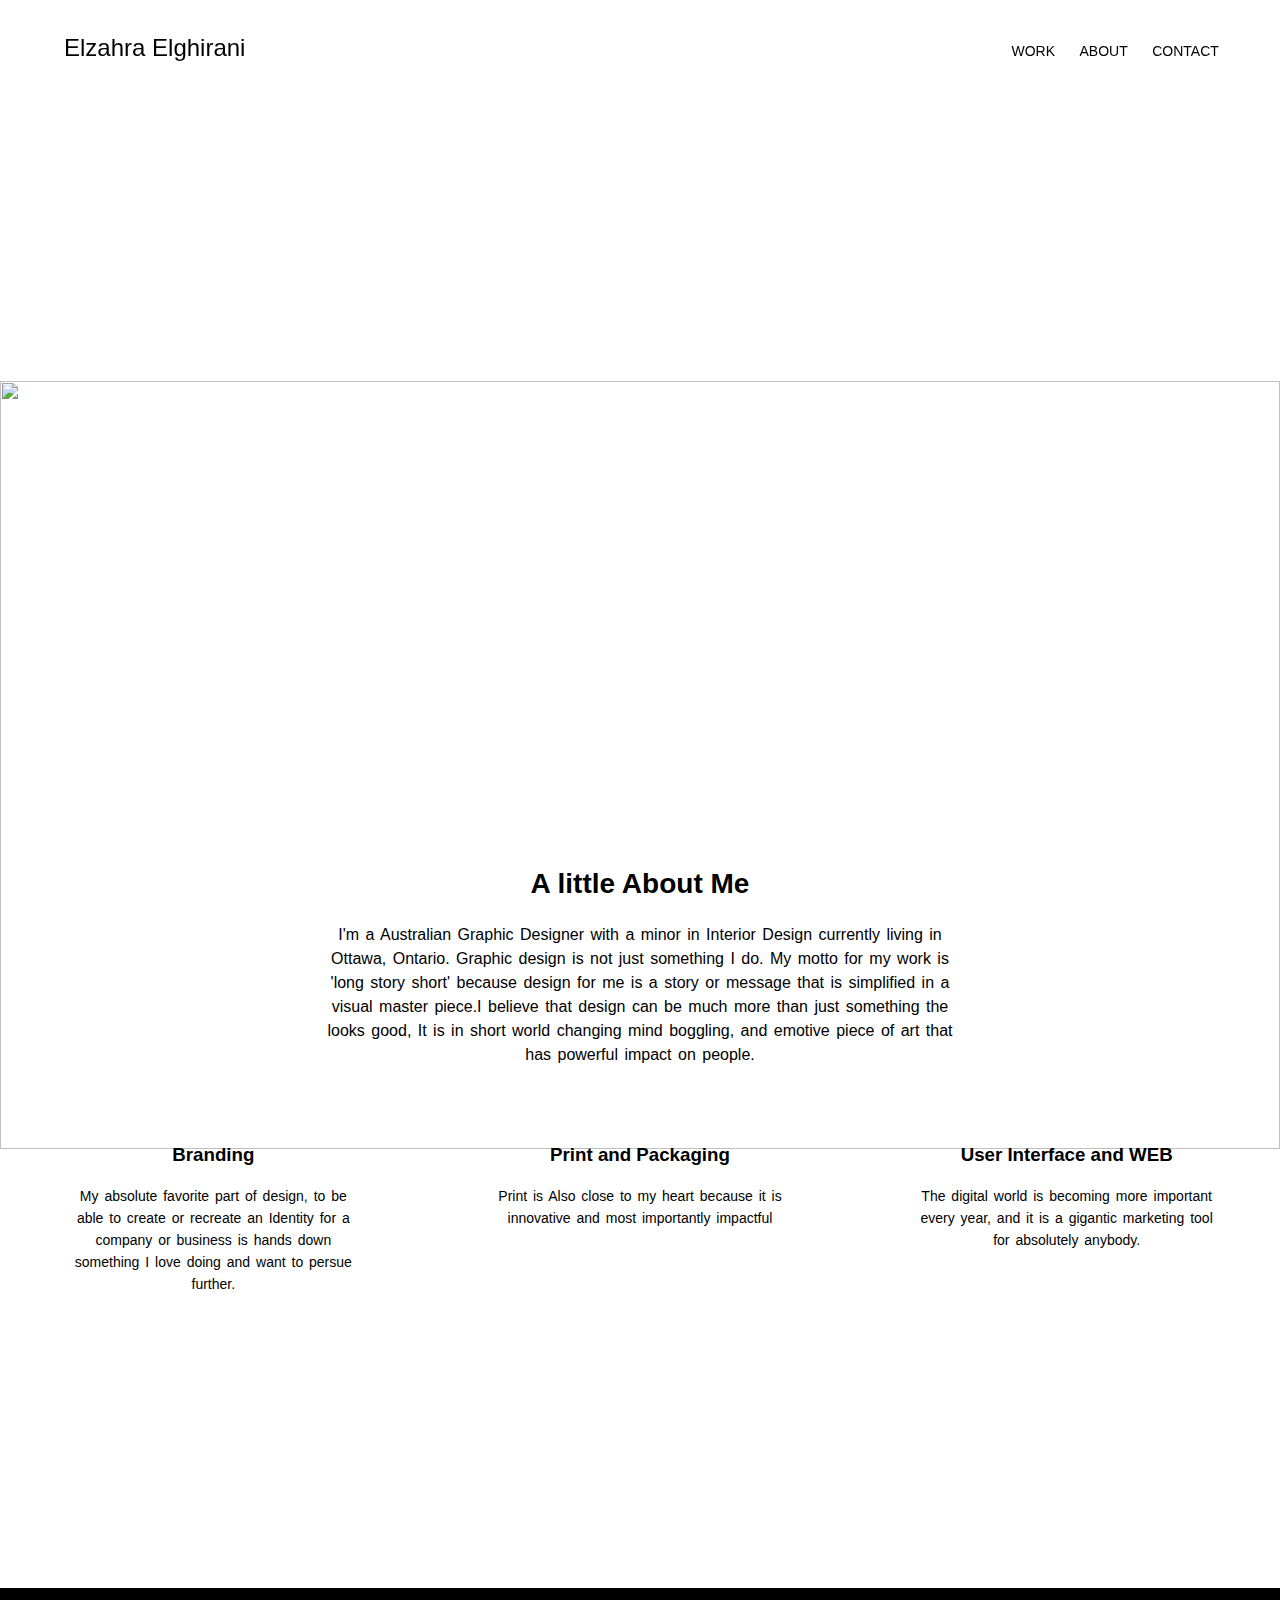
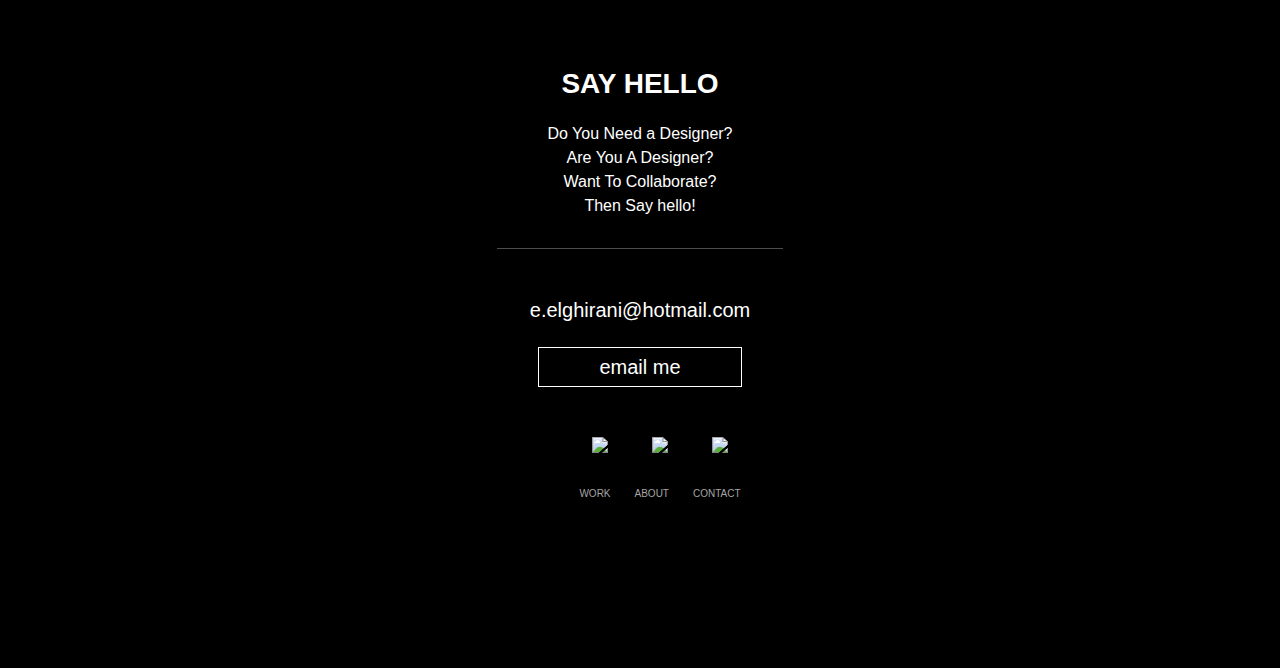
==== index.html @ 7039be72 "solving issues relinking some css" ====
<!DOCTYPE html>
<html lang="en-ca">
<head>
	<meta charset="utf-8">
    <meta name="handheldfriendly" content="true">
    <meta name="mobileoptimized" content="240">
    <meta name="viewport" content="width=device-width,initial-scale=1">
	<title>Elzahra Elghirani · LONG STORY SHORT · Ottawa, Canada</title>
    <link href="css/general.css" rel="stylesheet">
    <link href="css/grid.css" rel="stylesheet">
    <link href="grid.css" rel="stylesheet">
    <meta name="description" content="elzahra elghirani, Graphic Designer.">
    <!-- Facebook meta tags -->
    <meta property="og:type" content="article">
    <meta property="og:title" content="Elzahra Elghirani · LONG STORY SHORT · Ottawa, Ontario">
    <meta property="og:description" content="Elzahra, Graphic Designer in Ottawa, Ontario.">
    <meta property="og:site_name" content="Elzahra Elghirani">
    <meta property="og:url" content="http://elzahraelghirani.com">
    <meta property="og:image" content="http://elzahraelghirani.com/img/portfolio/image-1.jpg">
    <!-- You can do up to 5 images ^ -->
    <!-- Twitter meta tages -->
    <meta name="twitter:card" content="gallery">
    <meta name="twitter:title" content="Elzahra Elghirani ·LONG STORY SHORT · Ottawa, Ontario<">
    <meta name="twitter:description" content="Elzahra Elghirani, Graphic Designer in Ottawa, Ontario.">
    <meta name="twitter:url" content="http://elzahraelghirani.com">
    <meta name="twitter:image0" content="">
    <meta name="twitter:image1" content="">
    <meta name="twitter:image2" content="">
    <meta name="twitter:image3" content="">

</head>

    <body>
    
    <div id="container">
    
        <div id="header">
        
        <header>
		
        
            <div class="nav nav-mobile"> 
        
                <h2><a href="">Elzahra Elghirani</a></h2>
                
                 <a href="#nav" class="nav-btn hide-text" data-state="inactive"></a>
                       
           </div>
     
        <nav class="nav-top" data-state="collapsed">
                <ul class="nav-toggle smooth-scroll">
					<li><a href="#body">WORK</a></li>
					<li><a href="#about">ABOUT</a></li>
					<li><a href="#footer">CONTACT</a></li>
                </ul>
                    
                    <div class="social-nav">
                        <ul>
                         <li><a href="https://www.behance.net/elzahrae" target="_blank"><img src="assets/social/behance.svg"></a></li>
                        <li><a href="https://twitter.com/elghirani_e" target="_blank"><img src="assets/social/twitter.svg"></a></li>
                        <li><a href="https://www.linkedin.com/pub/elzahra-elghirani/64/b3a/9ab" target="_blank"><img src="assets/social/instagram-01.svg"></a></li>
						</ul>
                    </div>
        
        </nav>
    
    </header>
            
            </div>
        
        <section class="banner">
            
            <nav class="banner-content">
                <h1>LONG STORY<br><i class="italic">SHORT</i></h1>
				<img class="banner" src="website/hello-page-image.jpg" alt="">
            </nav>
        
        </section>
    
        <div id="body">
        
        
            <!-- Light Box Content-->
            
          <section id="portfolio" class="portfolio grid"> 
            
                <div class="unit unit-xs-1 unit-s-1 unit-m-1-2 unit-l-1-3">
                        <a class="portfolio-piece" href="website/Quote Poster.jpg"data-lightbox="image-1" data-title="This is a poster I designed for one of my favorite inspirational quotes of all times by Seth Goden . This explores contrasting type that work together effectivly.">
                        	<img src="website/Quote Poster.jpg" alt="">
                           <div>
                        	<h3> TYPOGRAPHIC POSTER </h3>
                           </div>
                        </a> 
                        
                        <a class="portfolio-piece" href="website/Quote Poster.jpg" data-lightbox="image-1"></a> 
    			</div>
                
                
                <div class="unit unit-xs-1 unit-s-1 unit-m-1-2 unit-l-1-3">
                    <a class="portfolio-piece" href="website/poster_mockup_v1.0_timeasley.com 2.jpg" data-lightbox="image-3" data-title="This is a vector illustration a man in a drumming/dancing stance. This was done for Salam Association at Carleton for lesson on their traditional dance.">
                    <img src="website/poster_mockup_v1.0_timeasley.com 2.jpg"alt="">
                     <div>
                    	<h3> CULTRUAL DANCE POSTER </h3>
                     </div>
                    </a>
                    
                    <a class="portfolio-piece" href="website/poster_mockup_v1.0_timeasley.com 2.jpg" data-lightbox="image-3"></a>
    			</div>
                
                <div class="unit unit-xs-1 unit-s-1 unit-m-1-2 unit-l-1-3">
                    <a class="portfolio-piece" href="website/All the broken Pieces Cover .jpg"data-lightbox="image-4" data-title="This book cover is a typographic piece that represents the content of the actual novel, It is about detruction and war which is fitting how the book cover was designed.">
                    <img src="website/All the broken Pieces Cover .jpg" alt="">
                     <div>
                    	<h3> BOOK COVER </h3>
                     </div>
                    </a>
                    <a class="portfolio-piece" href="website/Book MockUp.jpg" data-lightbox="image-4"></a>
    			</div>
                
                <div class="unit unit-xs-1 unit-s-1 unit-m-1-2 unit-l-1-3">
                    <a class="portfolio-piece" href="website/A.T Photography Logo-01.jpg"data-lightbox="image-5" data-title="This is logo I did for my client who is a photographer. He wanted a new signature that encompasses his name, what he does and his initials.">
                    <img src="website/A.T Photography Logo-01.jpg" alt="">
                     <div>
                    	<h3> PHOTOGRAPHY/LOGO </h3>
                     </div>
                    </a>
                    <a class="portfolio-piece" href="website/iMac Template 1.jpg" data-lightbox="image-5"></a>
					<a class="portfolio-piece" href="website/iPad Template.jpg" data-lightbox="image-6"></a>

    			</div>
                
                <div class="unit unit-xs-1 unit-s-1 unit-m-1-2 unit-l-1-3">
                    <a class="portfolio-piece" href="" data-lightbox="image-7" data-title="This is a broadcast package I created for a TV station I made up called frkTV. This channel has a variety of comedy, and drama TV series. Watch it on my vimeo page at https://vimeo.com/110745192">
                    <img src="images/portfolio/frktv.jpg" alt="">
                     <div>
                    	<h3> CASH IN</h3>
                     </div>
                    </a>
                    
				<a class="portfolio-piece" href="images/portfolio/frktv-01.png" data-lightbox="image-7"> </a>
                <a class="portfolio-piece" href="images/portfolio/frktv-02.png" data-lightbox="image-7"> </a>
                <a class="portfolio-piece" href="images/portfolio/frktv-03.png" data-lightbox="image-7"> </a>
              
    			</div>
                
                <div class="unit unit-xs-1 unit-s-1 unit-m-1-2 unit-l-1-3">
                    <a class="portfolio-piece" href="" data-lightbox="image-8" data-title="This is a mind mapping app that I have created for all kind of designers and Event managers on the go.">
                    <img src="" alt="">
                     <div>
                    	<h3> ICREATE APP </h3>
                     </div>
                    </a>
                    <a class="portfolio-piece" href="" data-lightbox="image-8"></a>
                    <a class="portfolio-piece" href="" data-lightbox="image-8"></a>
    			</div>
                
            </section>
            
            
        <div id="about">
        
            <h2>A little About Me</h2>
            
            <p class="me">I'm a Australian Graphic Designer with a minor in Interior Design currently living in Ottawa, Ontario. Graphic design is not just something I do. My motto for my work is 'long story short' because design for me  is a story or message that is simplified in a visual master piece.I believe that design can be much more than just something the looks good, It is in short world changing mind boggling, and emotive piece of art that has powerful impact on people.  
           <div class="focus grid">
            
               <div class="focus-section unit unit-xs-1 unit-s-1-3 unit-m-1-3 unit-l-1-3">    
               
                   <img src="assets/focus-icons/icon-branding-01.svg" alt="">
                   
                   <h3>Branding</h3>
                   
                   <p>My absolute favorite part of design, to be able to create or recreate an Identity for a company or business is hands down something I love doing and want to persue further. </p>
                   
               </div>
               
               <div class="focus-section unit unit-xs-1 unit-s-1-3 unit-m-1-3 unit-l-1-3"> 
            
                   <img src="assets/focus-icons/icon-print.svg" alt="">
                   
                   <h3>Print and Packaging</h3>
                   
                   <p>Print is Also close to my heart because it is innovative and most importantly impactful </p>
                   
                </div>
               
               <div class="focus-section unit unit-xs-1 unit-s-1-3 unit-m-1-3 unit-l-1-3"> 
        
                   <img src="assets/focus-icons/icon-ui-01.svg" alt="">
                   
                   <h3>User Interface and WEB</h3>
                   
                   <p>The digital world is becoming more important every year, and it is a gigantic marketing tool for absolutely anybody.</p>
                
               </div>
               
            </div>
            
            </div>
        
        <div id="footer">
            
            <h2>SAY HELLO</h2>
            
            <p>Do You Need a Designer? <br>Are You A Designer?<br> Want To Collaborate?<br>Then Say hello! </p>
            
            <div class="contact-info">
            <p><br>e.elghirani@hotmail.com</p>
            </div>
                
            <p class="email"><a href="mailto:el.elghirani@hotmail.com">email me</a></p>
          
                <nav class="nav-bottom" data-state="collapsed">
                
                    <div class="social-nav">
                        <ul>
                        <li><a href="https://www.behance.net/elzahrae" target="_blank"><img src="assets/social/behance.svg"></a></li>
                        <li><a href="https://twitter.com/elghirani_e" target="_blank"><img src="assets/social/twitter.svg"></a></li>
                        <li><a href="https://www.linkedin.com/pub/elzahra-elghirani/64/b3a/9ab" target="_blank"><img src="assets/social/instagram-01.svg"></a></li>
                        </ul>
                    </div>
                    
                    
                    <ul class="nav-toggle smooth-scroll">
					   <li><a href="#body">WORK</a></li>
					   <li><a href="#about">ABOUT</a></li>
					   <li><a href="#footer">CONTACT</a></li>
                    </ul>
            
        
     </nav>
        
        </div>
    
    </div>
    
    
     </section>
    
<script src="js/jquery-1.11.0.min.js"></script>
<script src="js/lightbox.min.js"></script>
</body>
</html>
---- css/general.css ----
@-moz-viewport { width: device-width; scale: 1; }
@-ms-viewport { width: device-width; scale: 1; }
@-o-viewport { width: device-width; scale: 1; }
@-webkit-viewport { width: device-width; scale: 1; }
@viewport { width: device-width; scale: 1; }

html {
    box-sizing: border-box;

    -moz-text-size-adjust: 100%;
    -ms-text-size-adjust: 100%;
    -webkit-text-size-adjust: 100%;
    text-size-adjust: 100%;
}

*, *:before, *:after {
    box-sizing: inherit;
}

header {
height:50px;
background-color:rgba(255, 255, 255,.95);
position:fixed;
width:100%;
z-index: 300000;
}



.nav-top {
width:100%;
background-color:rgba(0, 0, 0,.9);
height: 12rem;
text-align: center;
font-family: 'lato', sans-serif;
}

.nav-top a{
text-decoration: none;
color: white;
border: none;
}

.social-nav img {
width: 40px;
padding: 0 10px;
}

.social-nav li{
display: inline;
}

.social-nav img:hover {
opacity: .3;
transition: all 120ms linear;

}

.nav-toggle ul li a {
color:white;
text-decoration: none;
text-align: center;
padding: 8px 10px;
font-weight: 300;
}

header ul li{
font-size: 1rem;
padding: 12px 0;
}

header ul {
padding-top: 12px; 
}

header h2 {
font-weight: 400;    
}

header h2 a {
font-weight: 400;
text-decoration: none;
color: black;
}

header h2 a:hover {
font-weight: 400;
text-decoration: none;
color: black;
opacity: .3;
transition: all 120ms linear;
}

header h2 a:visited{
font-weight: 400;
text-decoration: none;
color: black;
}

header ul li a:hover {
color: #67d6e3;
transition: all 120ms linear;
}

.nav-mobile {
margin: 0 auto;
font-family: 'lato', sans-serif;
margin-top: -6px;
position:relative;
width: 90%;
}


.nav-btn,
.nav-btn:link,
.nav-btn:visited{
height: 35px;
width: 35px;
position: absolute;
top: -5px;	
right: 0%;
}

.nav-top {
opacity: 0;
margin-top:-20px;
}

.nav-top[data-state="expanded"] {
opacity: 1;
display: block;
margin-top: -8px;
transition: all 250ms linear;
}

.banner {
background: no-repeat center center fixed;
-webkit-background-size: cover;
-moz-background-size: cover;
-o-background-size: cover;
background-size: cover;
width: 100%;
height: 32rem;
}

.banner-content {
display: block;
}

h1 .bold {
font-weight: 500;
font-style: italic;
}

.banner-content h1 {
font-size: 40px;
font-family: 'lato', sans-serif;
font-weight: 100;
text-align: center;
padding-top: 4rem;
color: white;
letter-spacing: 3px;
word-spacing: 3px;
margin-top:20px;
}

.thumbnail {
width: 100%;
margin-bottom: 1px;
}

.thumbnail p {
position:relative;
margin-top: -40px;
font-family: 'lato',sans-serif;
text-align: center;
font-size: 14px;
word-spacing:4px;
line-height: 20px;
letter-spacing: 1px;
opacity: 0;
font-weight: 300;
color: white;
margin-left: -100px;
}



.portfolio{
	padding-top:5em;
}

.portfolio-piece {
	display: block;
	padding: 0 0;
	margin: 0 0;
	position: relative;
	overflow: hidden;
}

.portfolio-piece img {
	display: block;
	width: 100%;
	position: relative;
	top: 0;
	transition: all 250ms ease-out;
}

.portfolio-piece div{
	position: absolute;
	z-index: 5;
	color: #FFF;
	background-color: #000000;
	bottom: -6em;
	left: 0;
	width:100%;
	text-align:center;
	padding: 1.5em 0;
	transition: all 250ms ease-out;
	
}

.portfolio-piece h3{
	margin: 0 0;
}

.portfolio-piece:hover div{
	bottom:0;
}

.portfolio-piece:hover img{
	top:-2em;
}

.portfolio h3{
	font-weight:lighter;
	font-size: 20px;
}



p{
	width: 45%;
	margin: auto auto;
}
   /** START OF LIGHTBOX CSS **/
   body:after {
  content: url(../images/close.png) url(../images/loading.gif) url(../images/prev.png) url(../images/next.png);
  display: none;
}

.lightboxOverlay {
  position: absolute;
  top: 0;
  left: 0;
  z-index: 9999;
  background-color: black;
  filter: progid:DXImageTransform.Microsoft.Alpha(Opacity=80);
  opacity: 0.8;
  display: none;
}

.lightbox {
  position: absolute;
  left: 0;
  width: 100%;
  z-index: 10000;
  text-align: center;
  line-height: 0;
  font-weight: normal;
}

.lightbox .lb-image {
  display: block;
  height: auto;
  max-width: inherit;
  -webkit-border-radius: 3px;
  -moz-border-radius: 3px;
  -ms-border-radius: 3px;
  -o-border-radius: 3px;
  border-radius: 3px;
}

.lightbox a img {
  border: none;
}

.lb-outerContainer {
  position: relative;
  background-color: white;
  *zoom: 1;
  width: 250px;
  height: 250px;
  margin: 0 auto;
  -webkit-border-radius: 4px;
  -moz-border-radius: 4px;
  -ms-border-radius: 4px;
  -o-border-radius: 4px;
  border-radius: 4px;
}

.lb-outerContainer:after {
  content: "";
  display: table;
  clear: both;
}

.lb-container {
  padding: 4px;
}

.lb-loader {
  position: absolute;
  top: 43%;
  left: 0;
  height: 25%;
  width: 100%;
  text-align: center;
  line-height: 0;
}

.lb-cancel {
  display: block;
  width: 32px;
  height: 32px;
  margin: 0 auto;
  background: url(../images/loading.gif) no-repeat;
}

.lb-nav {
  position: absolute;
  top: 0;
  left: 0;
  height: 100%;
  width: 100%;
  z-index: 10;
}

.lb-container > .nav {
  left: 0;
}

.lb-nav a {
  outline: none;
  background-image: url('[data-uri]');
}

.lb-prev, .lb-next {
  height: 100%;
  cursor: pointer;
  display: block;
}

.lb-nav a.lb-prev {
  width: 34%;
  left: 0;
  float: left;
  background: url(../images/prev.png) left 48% no-repeat;
  filter: progid:DXImageTransform.Microsoft.Alpha(Opacity=0);
  opacity: 0;
  -webkit-transition: opacity 0.6s;
  -moz-transition: opacity 0.6s;
  -o-transition: opacity 0.6s;
  transition: opacity 0.6s;
}

.lb-nav a.lb-prev:hover {
  filter: progid:DXImageTransform.Microsoft.Alpha(Opacity=100);
  opacity: 1;
}

.lb-nav a.lb-next {
  width: 64%;
  right: 0;
  float: right;
  background: url(../images/next.png) right 48% no-repeat;
  filter: progid:DXImageTransform.Microsoft.Alpha(Opacity=0);
  opacity: 0;
  -webkit-transition: opacity 0.6s;
  -moz-transition: opacity 0.6s;
  -o-transition: opacity 0.6s;
  transition: opacity 0.6s;
}

.lb-nav a.lb-next:hover {
  filter: progid:DXImageTransform.Microsoft.Alpha(Opacity=100);
  opacity: 1;
}

.lb-dataContainer {
  margin: 0 auto;
  padding-top: 5px;
  *zoom: 1;
  width: 100%;
  -moz-border-radius-bottomleft: 4px;
  -webkit-border-bottom-left-radius: 4px;
  border-bottom-left-radius: 4px;
  -moz-border-radius-bottomright: 4px;
  -webkit-border-bottom-right-radius: 4px;
  border-bottom-right-radius: 4px;
}

.lb-dataContainer:after {
  content: "";
  display: table;
  clear: both;
}

.lb-data {
  padding: 0 4px;
  color: #ccc;
}

.lb-data .lb-details {
  width: 85%;
  float: left;
  text-align: left;
  line-height: 1.1em;
}

.lb-data .lb-caption {
  font-size: 13px;
  font-weight: bold;
  line-height: 1em;
}

.lb-data .lb-number {
  display: block;
  clear: left;
  padding-bottom: 1em;
  font-size: 12px;
  color: #999999;
}

.lb-data .lb-close {
  display: block;
  float: right;
  width: 30px;
  height: 30px;
  background: url(../images/close.png) top right no-repeat;
  text-align: right;
  outline: none;
  filter: progid:DXImageTransform.Microsoft.Alpha(Opacity=70);
  opacity: 0.7;
  -webkit-transition: opacity 0.2s;
  -moz-transition: opacity 0.2s;
  -o-transition: opacity 0.2s;
  transition: opacity 0.2s;
}

.lb-data .lb-close:hover {
  cursor: pointer;
  filter: progid:DXImageTransform.Microsoft.Alpha(Opacity=100);
  opacity: 1;
}

   /** END OF LIGHTBOX**/
.about{
	padding-top:11em;
}

.contact{
	padding-top: 11em;
	padding-bottom: 5em;
}


.submit-button {
  font-family:'Montserrat', sans-serif;
  font-size:14px;
  font-weight:700;
  text-transform:uppercase;
  text-decoration: none;
  color:#000000;
  border-top: 2px solid #000;
  border-left: 2px solid #000;
  border-bottom: 2px solid #000;
  border-right: 2px solid #000;
  padding: 1em 2em;
  text-align:center;
  position: relative;
  
    -moz-transition:all 0.1s ease-in-out;
	-webkit-transition:all 0.1s ease-in-out;
	-o-transition:all 0.1s ease-in-out;
	-ms-transition:all 0.1s ease-in-out;
	transition:all 0.1s ease-in-out;
}

.submit-button:hover {
  text-decoration:line-through;
}

.button{
	text-align:center;
	padding-top: 4em;
}

.social{
	margin-top: 11em;
}

.social-item {
	position: relative;
	margin-top: 10em;
	margin-right: 2em;
	margin-left: 2em;

}

.text-social {
	position: absolute;
	top: 0;
	width: 100%;
	text-align: center;
	padding-top:14.5px;
}


/* 404 page */

*, *:before, *:after{ 
    box-sizing: border-box; 
    -moz-box-sizing: border-box; 
    -webkit-box-sizing: border-box; 
}

.html-404,
.body-404 {
	height: 100%;
}


.container {
  display: -webkit-flex;
  -webkit-align-items: center;
  -webkit-justify-content: center;
  display: flex;
  align-items: center;
  justify-content: center;
  height: 100%;
}

.item {
	position: relative;
}

.text-404 {
	position: absolute;
	top: 0;
	width: 100%;
	text-align: center;
	padding-top: 140px;
}

.text-404 h1 {
	margin: 0;
}

.text-404 h3 {
	margin: 0;
}


.text-404 a{
	text-decoration:underline;
	text-transform:uppercase;
	font-weight:700;
	color:#000;
}
	
.text-404 a:hover{
	text-decoration:line-through;
}






/* MEDIA QUERRIES */

@media (max-width: 1220px){




}


@media (max-width: 560px){
	
	.nav-item{
		font-size:13px;
		margin-left: 4px;
	}
	
	.logo{
		width:13%;
	}
	
	p{
		width: 60%;
		font-size:14px;
		line-height:20px;
	}
	
	.portfolio-piece div{
	display: none;
	
	}
	
	.portfolio-piece:hover img{
	top:0;
}
	
		
}


@media (max-width: 350px){
	
	.nav-item{
		float:none;
		display:inline-block;
		padding: 0 0;
		text-align:center;
		margin-left:30px;
		margin-top: 5px;
		font-size:12px;
	}
	
	
	.logo{
		width: 15%;
		display: block;
		margin: auto auto;
		
		
	}
	
	p{
		width: 70%;
		font-size:14px;
		line-height:20px;
	}
	
	h1{
		font-size:40px;
	}
	
	
	
}

@media (max-width: 280px){
	
	.nav-item{
		margin-left:5px;
		font-size:11px;
	}
	
	
	.logo{
		width: 15%;
		
	}
	
	h1{
		font-size:30px;
	}
	
	p{
		width: 80%;
		font-size:12px;
		line-height:20px;
	}
	
}


@media (max-width: 250px){
	
	.text-social {
	
		padding-top:14.5px;
		padding-left: 10px;
	}
}


body {
margin:0;
padding:0;
height: 100%;
}

#container {
min-height:100%;
position:relative;
}

#header {
background:#ff0;
}

#body {
;   /* Height of the footer */
}

#about {
width:100%;
height:1600px;   /* Height of the footer */
background:white;
}

#about h2{
margin-top: 0;
text-align: center;
color: #000;
font-family: 'lato',sans-serif;
font-size: 28px;
padding-top: 80px;
}

#about .me {
color: #000;
font-family: 'lato',sans-serif;
line-height: 24px;
font-weight: 400;
margin-top: 0;
padding-bottom: 40px;
width: 90%;
margin: 0 auto;
font-size: 16px;
word-spacing: 2px;
text-align: center;
}

.focus-section {
width:200px;
margin: 0 auto;
}

#about img {
width:250px;
margin: 0 auto;
text-align: center;
}

.focus{
text-align: center;
word-spacing: 2px;
}

.focus-section h3 {
font-family: 'lato',sans-serif;    
}

.focus-section p {
margin: 0 auto;
font-family: 'lato',sans-serif;
width: 70%;
text-align: center;
font-size: 14px;
word-spacing: 2px;
line-height: 22px;
}

#footer {
background: url("../assets/footer-banner.jpg")  no-repeat center center fixed;
-webkit-background-size: cover;
-moz-background-size: cover;
-o-background-size: cover;
background-size: cover;
width: 100%;
position: absolute;
height: 680px;
background-color: black;
width: 100%;
}

#footer h2{
color: white;
font-family: 'lato',sans-serif;
font-size: 28px;
padding-top: 80px;
margin: 0;
text-align:center;
}

#footer p {
color: white;
font-family: 'lato',sans-serif;
line-height: 24px;
font-weight: 400;
margin-top: 0;
width: 90%;
margin: 0 auto;
font-size: 16px;
text-align:center;
padding-top: 22px;
}

#footer .contact-info {
margin-top: 30px;  
}

#footer .contact-info p{
font-weight: 400;
font-size: 20px;
line-height: 26px;
width: 286px;
border-top-style:solid;
border-top-width:1px;
border-top-color: #4d4d4d;
padding-bottom: 10px;
}

#footer .email a{
text-decoration: none;
color: white;
font-size: 20px;
padding: 8px 60px;
border-style: solid;
border-color: white;
border-width: 1px;
transition: all 120ms linear;
}

#footer p a:hover {
opacity: .4;   
}

.nav-bottom {
text-align: center;
padding-top: 40px;
}

.nav-bottom .social-nav a{
color: white;
font-family: 'lato', sans-serif;
text-decoration: none;
}

.nav-bottom .social-nav a:hover{
color: #ccc;
transition: all 120ms linear;
}

.nav-bottom .nav-toggle a {
color: #a5a5a5;
font-family: 'lato', sans-serif;
font-size: 10px;
text-decoration: none;
padding: 0 10px;
font-weight: 200;
transition: all 120ms linear;
}


.nav-bottom img {
width: 40px;
margin-bottom: 10px
}

.nav-bottom .nav-toggle a:hover {
color: #ccc;
}

.nav-bottom .nav-toggle li{
display: inline;
}

.nav-bottom .social-nav {
padding-bottom: 100px;   
}

.nav-bottom .social-nav img {
width: 40px 
}

.nav-bottom .social-nav a {
padding:0 10px;
}

@media only screen and (min-width: 35em) {
    
.nav-top {
opacity: 1;
}

.nav-bottom .social-nav {
 display: inline;   
}
    
.social-nav {
display:none;  
}

.nav-btn{
display:none;        
}
    
.nav-top {
display: block;
z-index: 1000;
position: relative;
background: none;
padding: 0;
}

.nav-top a{
 color: black;   
}
  
header h2 a {
font-weight: 400;
text-decoration: none;
color: black;
}

header h2 a:hover {
font-weight: 400;
text-decoration: none;
color: black;
opacity: .3;
transition: all 120ms linear;
}

header h2 a:visited{
font-weight: 400;
text-decoration: none;
color: black;
}    
    
header ul li {
display: inline;
margin:0rem 10px;
font-family:'lato', sans-serif;
font-weight:400;
font-size:14px;
padding:0;
text-decoration: none;
border-bottom: none;
color: black;
}
    
header ul li a {
color: black;
padding:0;
}
    
header ul {
width: 96%;
background-color: rgba(255, 255, 255, 0);
text-align:right;
margin-top: -52px;

}
    
header {
height:50px;
background-color:rgba(255, 255, 255,.95);
position:fixed;
width:100%;
}

header ul li a {
text-decoration: none;
color: black;
}
    

header ul li a:hover {
color: #ccc;
}
    
.banner {
background: url("../assets/banner.jpg")  no-repeat center center fixed;
-webkit-background-size: cover;
-moz-background-size: cover;
-o-background-size: cover;
background-size: cover;
width: 100%;
height: 48rem;
}
    
.banner-content h1 {
font-size: 100px;
font-family: 'lato', sans-serif;
font-weight: 100;
text-align: center;
color: white;
letter-spacing: 3px;
word-spacing: 2px;
margin-top:20px;
}
 
#about {
width:100%;
height:800px;   /* Height of the footer */
background:white;
}
    
#about .me {
color: #000;
font-family: 'lato',sans-serif;
line-height: 24px;
font-weight: 400;
margin-top: 0;
width: 80%;
margin: 0 auto;
font-size: 16px;
word-spacing: 2px;
}

.focus-section p {
margin: 0 auto;
font-family: 'lato',sans-serif;
width: 90%;
text-align: center;
font-size: 14px;
word-spacing: 2px;
line-height: 22px;
}

.nav {
font-family: 'lato', sans-serif;
width: 90%;
margin-top: -6px;
position:relative;
}

.nav {
padding-right: 0;   
}

    
.nav-bottom .logo{
margin-top: 100px;
}

    
}

@media only screen and (min-width: 46em) {

header h2 a {
font-weight: 400;
text-decoration: none;
color: black;
}

header h2 a:hover {
font-weight: 400;
text-decoration: none;
color: black;
opacity: .3;
transition: all 120ms linear;
}

header h2 a:visited{
font-weight: 400;
text-decoration: none;
color: black;
}
    
#about {
 height: 750px;   
}
    
.focus{
text-align: center;
}
    
.focus-section p {
margin: 0 auto;
font-family: 'lato',sans-serif;
width: 70%;
text-align: center;
font-size: 14px;
word-spacing: 2px;
line-height: 22px;
}
    
#about .me {
color: #000;
font-family: 'lato',sans-serif;
line-height: 24px;
font-weight: 400;
margin-top: 0;
width: 80%;
margin: 0 auto;
font-size: 16px;
word-spacing: 2px;
}
    

    
}

@media only screen and (min-width: 50em) {
    
header h2 a {
font-weight: 400;
text-decoration: none;
color: black;
}

header h2 a:hover {
font-weight: 400;
text-decoration: none;
color: black;
opacity: .3;
transition: all 120ms linear;
}

header h2 a:visited{
font-weight: 400;
text-decoration: none;
color: black;
}
    
#about .me {
color: #000;
font-family: 'lato',sans-serif;
line-height: 24px;
font-weight: 400;
margin-top: 0;
width: 60%;
margin: 0 auto;
font-size: 16px;
word-spacing: 2px;
}
    
#about {
width:100%;
height:750px;   /* Height of the footer */
background:white;
}

    
}

@media only screen and (min-width: 66em) {
 
header h2 a {
font-weight: 400;
text-decoration: none;
color: black;
}

header h2 a:hover {
font-weight: 400;
text-decoration: none;
color: black;
opacity: .3;
transition: all 120ms linear;
}

header h2 a:visited{
font-weight: 400;
color: black;
text-decoration: none;
}
    
#about .me {
font-family: 'lato',sans-serif;
color: #000;
line-height: 24px;
font-weight: 400;
margin-top: 0;
width: 50%;
font-size: 16px;
margin: 0 auto;
word-spacing: 2px;
}

#about {
 height: 800px;   
}   
    
}
---- css/grid.css ----
@charset "UTF-8";
/* CSS Document */

.grid {
  margin: 0;
  padding: 0;
  letter-spacing: -0.31em;
  text-rendering: optimizespeed;
  display: -webkit-flex;
  -webkit-flex-flow: row wrap;
  display: -ms-flexbox;
  -ms-flex-flow: row wrap;
}

.grid-bottom {
  -webkit-align-items: flex-end;
  -ms-align-items: flex-end;
}

.grid-middle {
  -webkit-align-items: center;
  -ms-align-items: center;
}

.opera-only :-o-prefocus, .grid {
  word-spacing: -0.43em;
}

.unit {
  letter-spacing: normal;
  text-rendering: auto;
  vertical-align: top;
  word-spacing: normal;
  display: inline-block;
  visibility: visible;
}

.grid-bottom .unit {
  vertical-align: bottom;
}

.grid-middle .unit {
  vertical-align: middle;
}

.unit-xs-hidden {
  display: none;
  visibility: hidden;
}

.unit-xs-1 {
  display: block;
  visibility: visible;
  width: 100%;
}

.unit-offset-xs-0 {
  margin-left: 0;
}

.unit-xs-1-2 {
  width: 50.0000%;
}

.unit-offset-xs-1-2 {
  margin-left: 50.0000%;
}

.unit-xs-1-3 {
  width: 33.3333%;
}

.unit-offset-xs-1-3 {
  margin-left: 33.3333%;
}

.unit-xs-2-3 {
  width: 66.6667%;
}

.unit-offset-xs-2-3 {
  margin-left: 66.6667%;
}

.unit-xs-1-4 {
  width: 25.0000%;
}

.unit-offset-xs-1-4 {
  margin-left: 25.0000%;
}

.unit-xs-3-4 {
  width: 75.0000%;
}

.unit-offset-xs-3-4 {
  margin-left: 75.0000%;
}

.unit-xs-1-2,.unit-xs-1-3,.unit-xs-2-3,.unit-xs-1-4,.unit-xs-3-4 {
  display: inline-block;
  visibility: visible;
}

@media only screen and (min-width: 25em) {

.unit-s-hidden {
  display: none;
  visibility: hidden;
}

.unit-s-1 {
  display: block;
  visibility: visible;
  width: 100%;
}

.unit-offset-s-0 {
  margin-left: 0;
}

.unit-s-1-2 {
  width: 50.0000%;
}

.unit-offset-s-1-2 {
  margin-left: 50.0000%;
}

.unit-s-1-3 {
  width: 33.3333%;
}

.unit-offset-s-1-3 {
  margin-left: 33.3333%;
}

.unit-s-2-3 {
  width: 66.6667%;
}

.unit-offset-s-2-3 {
  margin-left: 66.6667%;
}

.unit-s-1-4 {
  width: 25.0000%;
}

.unit-offset-s-1-4 {
  margin-left: 25.0000%;
}

.unit-s-3-4 {
  width: 75.0000%;
}

.unit-offset-s-3-4 {
  margin-left: 75.0000%;
}

.unit-s-1-2,.unit-s-1-3,.unit-s-2-3,.unit-s-1-4,.unit-s-3-4 {
  display: inline-block;
  visibility: visible;
}

}

@media only screen and (min-width: 38em) {

.unit-m-hidden {
  display: none;
  visibility: hidden;
}

.unit-m-1 {
  display: block;
  visibility: visible;
  width: 100%;
}

.unit-offset-m-0 {
  margin-left: 0;
}

.unit-m-1-2 {
  width: 50.0000%;
}

.unit-offset-m-1-2 {
  margin-left: 50.0000%;
}

.unit-m-1-3 {
  width: 33.3333%;
}

.unit-offset-m-1-3 {
  margin-left: 33.3333%;
}

.unit-m-2-3 {
  width: 66.6667%;
}

.unit-offset-m-2-3 {
  margin-left: 66.6667%;
}

.unit-m-1-4 {
  width: 25.0000%;
}

.unit-offset-m-1-4 {
  margin-left: 25.0000%;
}

.unit-m-3-4 {
  width: 75.0000%;
}

.unit-offset-m-3-4 {
  margin-left: 75.0000%;
}

.unit-m-1-2,.unit-m-1-3,.unit-m-2-3,.unit-m-1-4,.unit-m-3-4 {
  display: inline-block;
  visibility: visible;
}

}

@media only screen and (min-width: 60em) {

.unit-l-hidden {
  display: none;
  visibility: hidden;
}

.unit-l-1 {
  display: block;
  visibility: visible;
  width: 100%;
}

.unit-offset-l-0 {
  margin-left: 0;
}

.unit-l-1-2 {
  width: 50.0000%;
}

.unit-offset-l-1-2 {
  margin-left: 50.0000%;
}

.unit-l-1-3 {
  width: 33.3333%;
}

.unit-offset-l-1-3 {
  margin-left: 33.3333%;
}

.unit-l-2-3 {
  width: 66.6667%;
}

.unit-offset-l-2-3 {
  margin-left: 66.6667%;
}

.unit-l-1-4 {
  width: 25.0000%;
}

.unit-offset-l-1-4 {
  margin-left: 25.0000%;
}

.unit-l-3-4 {
  width: 75.0000%;
}

.unit-offset-l-3-4 {
  margin-left: 75.0000%;
}

.unit-l-1-2,.unit-l-1-3,.unit-l-2-3,.unit-l-1-4,.unit-l-3-4 {
  display: inline-block;
  visibility: visible;
}

}

@media only screen and (min-width: 90em) {

.unit-xl-hidden {
  display: none;
  visibility: hidden;
}

.unit-xl-1 {
  display: block;
  visibility: visible;
  width: 100%;
}

.unit-offset-xl-0 {
  margin-left: 0;
}

.unit-xl-1-2 {
  width: 50.0000%;
}

.unit-offset-xl-1-2 {
  margin-left: 50.0000%;
}

.unit-xl-1-3 {
  width: 33.3333%;
}

.unit-offset-xl-1-3 {
  margin-left: 33.3333%;
}

.unit-xl-2-3 {
  width: 66.6667%;
}

.unit-offset-xl-2-3 {
  margin-left: 66.6667%;
}

.unit-xl-1-4 {
  width: 25.0000%;
}

.unit-offset-xl-1-4 {
  margin-left: 25.0000%;
}

.unit-xl-3-4 {
  width: 75.0000%;
}

.unit-offset-xl-3-4 {
  margin-left: 75.0000%;
}

.unit-xl-1-2,.unit-xl-1-3,.unit-xl-2-3,.unit-xl-1-4,.unit-xl-3-4 {
  display: inline-block;
  visibility: visible;
}

}
---- grid.css ----
@charset "UTF-8";
/* CSS Document */

.grid {
  margin: 0;
  padding: 0;
  letter-spacing: -0.31em;
  text-rendering: optimizespeed;
  display: -webkit-flex;
  -webkit-flex-flow: row wrap;
  display: -ms-flexbox;
  -ms-flex-flow: row wrap;
}

.grid-bottom {
  -webkit-align-items: flex-end;
  -ms-align-items: flex-end;
}

.grid-middle {
  -webkit-align-items: center;
  -ms-align-items: center;
}

.opera-only :-o-prefocus, .grid {
  word-spacing: -0.43em;
}

.unit {
  letter-spacing: normal;
  text-rendering: auto;
  vertical-align: top;
  word-spacing: normal;
  display: inline-block;
  visibility: visible;
}

.grid-bottom .unit {
  vertical-align: bottom;
}

.grid-middle .unit {
  vertical-align: middle;
}

.unit-xs-hidden {
  display: none;
  visibility: hidden;
}

.unit-xs-1 {
  display: block;
  visibility: visible;
  width: 100%;
}

.unit-offset-xs-0 {
  margin-left: 0;
}

.unit-xs-1-2 {
  width: 50.0000%;
}

.unit-offset-xs-1-2 {
  margin-left: 50.0000%;
}

.unit-xs-1-3 {
  width: 33.3333%;
}

.unit-offset-xs-1-3 {
  margin-left: 33.3333%;
}

.unit-xs-2-3 {
  width: 66.6667%;
}

.unit-offset-xs-2-3 {
  margin-left: 66.6667%;
}

.unit-xs-1-4 {
  width: 25.0000%;
}

.unit-offset-xs-1-4 {
  margin-left: 25.0000%;
}

.unit-xs-3-4 {
  width: 75.0000%;
}

.unit-offset-xs-3-4 {
  margin-left: 75.0000%;
}

.unit-xs-1-2,.unit-xs-1-3,.unit-xs-2-3,.unit-xs-1-4,.unit-xs-3-4 {
  display: inline-block;
  visibility: visible;
}

@media only screen and (min-width: 25em) {

.unit-s-hidden {
  display: none;
  visibility: hidden;
}

.unit-s-1 {
  display: block;
  visibility: visible;
  width: 100%;
}

.unit-offset-s-0 {
  margin-left: 0;
}

.unit-s-1-2 {
  width: 50.0000%;
}

.unit-offset-s-1-2 {
  margin-left: 50.0000%;
}

.unit-s-1-3 {
  width: 33.3333%;
}

.unit-offset-s-1-3 {
  margin-left: 33.3333%;
}

.unit-s-2-3 {
  width: 66.6667%;
}

.unit-offset-s-2-3 {
  margin-left: 66.6667%;
}

.unit-s-1-4 {
  width: 25.0000%;
}

.unit-offset-s-1-4 {
  margin-left: 25.0000%;
}

.unit-s-3-4 {
  width: 75.0000%;
}

.unit-offset-s-3-4 {
  margin-left: 75.0000%;
}

.unit-s-1-2,.unit-s-1-3,.unit-s-2-3,.unit-s-1-4,.unit-s-3-4 {
  display: inline-block;
  visibility: visible;
}

}

@media only screen and (min-width: 38em) {

.unit-m-hidden {
  display: none;
  visibility: hidden;
}

.unit-m-1 {
  display: block;
  visibility: visible;
  width: 100%;
}

.unit-offset-m-0 {
  margin-left: 0;
}

.unit-m-1-2 {
  width: 50.0000%;
}

.unit-offset-m-1-2 {
  margin-left: 50.0000%;
}

.unit-m-1-3 {
  width: 33.3333%;
}

.unit-offset-m-1-3 {
  margin-left: 33.3333%;
}

.unit-m-2-3 {
  width: 66.6667%;
}

.unit-offset-m-2-3 {
  margin-left: 66.6667%;
}

.unit-m-1-4 {
  width: 25.0000%;
}

.unit-offset-m-1-4 {
  margin-left: 25.0000%;
}

.unit-m-3-4 {
  width: 75.0000%;
}

.unit-offset-m-3-4 {
  margin-left: 75.0000%;
}

.unit-m-1-2,.unit-m-1-3,.unit-m-2-3,.unit-m-1-4,.unit-m-3-4 {
  display: inline-block;
  visibility: visible;
}

}

@media only screen and (min-width: 60em) {

.unit-l-hidden {
  display: none;
  visibility: hidden;
}

.unit-l-1 {
  display: block;
  visibility: visible;
  width: 100%;
}

.unit-offset-l-0 {
  margin-left: 0;
}

.unit-l-1-2 {
  width: 50.0000%;
}

.unit-offset-l-1-2 {
  margin-left: 50.0000%;
}

.unit-l-1-3 {
  width: 33.3333%;
}

.unit-offset-l-1-3 {
  margin-left: 33.3333%;
}

.unit-l-2-3 {
  width: 66.6667%;
}

.unit-offset-l-2-3 {
  margin-left: 66.6667%;
}

.unit-l-1-4 {
  width: 25.0000%;
}

.unit-offset-l-1-4 {
  margin-left: 25.0000%;
}

.unit-l-3-4 {
  width: 75.0000%;
}

.unit-offset-l-3-4 {
  margin-left: 75.0000%;
}

.unit-l-1-2,.unit-l-1-3,.unit-l-2-3,.unit-l-1-4,.unit-l-3-4 {
  display: inline-block;
  visibility: visible;
}

}

@media only screen and (min-width: 90em) {

.unit-xl-hidden {
  display: none;
  visibility: hidden;
}

.unit-xl-1 {
  display: block;
  visibility: visible;
  width: 100%;
}

.unit-offset-xl-0 {
  margin-left: 0;
}

.unit-xl-1-2 {
  width: 50.0000%;
}

.unit-offset-xl-1-2 {
  margin-left: 50.0000%;
}

.unit-xl-1-3 {
  width: 33.3333%;
}

.unit-offset-xl-1-3 {
  margin-left: 33.3333%;
}

.unit-xl-2-3 {
  width: 66.6667%;
}

.unit-offset-xl-2-3 {
  margin-left: 66.6667%;
}

.unit-xl-1-4 {
  width: 25.0000%;
}

.unit-offset-xl-1-4 {
  margin-left: 25.0000%;
}

.unit-xl-3-4 {
  width: 75.0000%;
}

.unit-offset-xl-3-4 {
  margin-left: 75.0000%;
}

.unit-xl-1-2,.unit-xl-1-3,.unit-xl-2-3,.unit-xl-1-4,.unit-xl-3-4 {
  display: inline-block;
  visibility: visible;
}

}
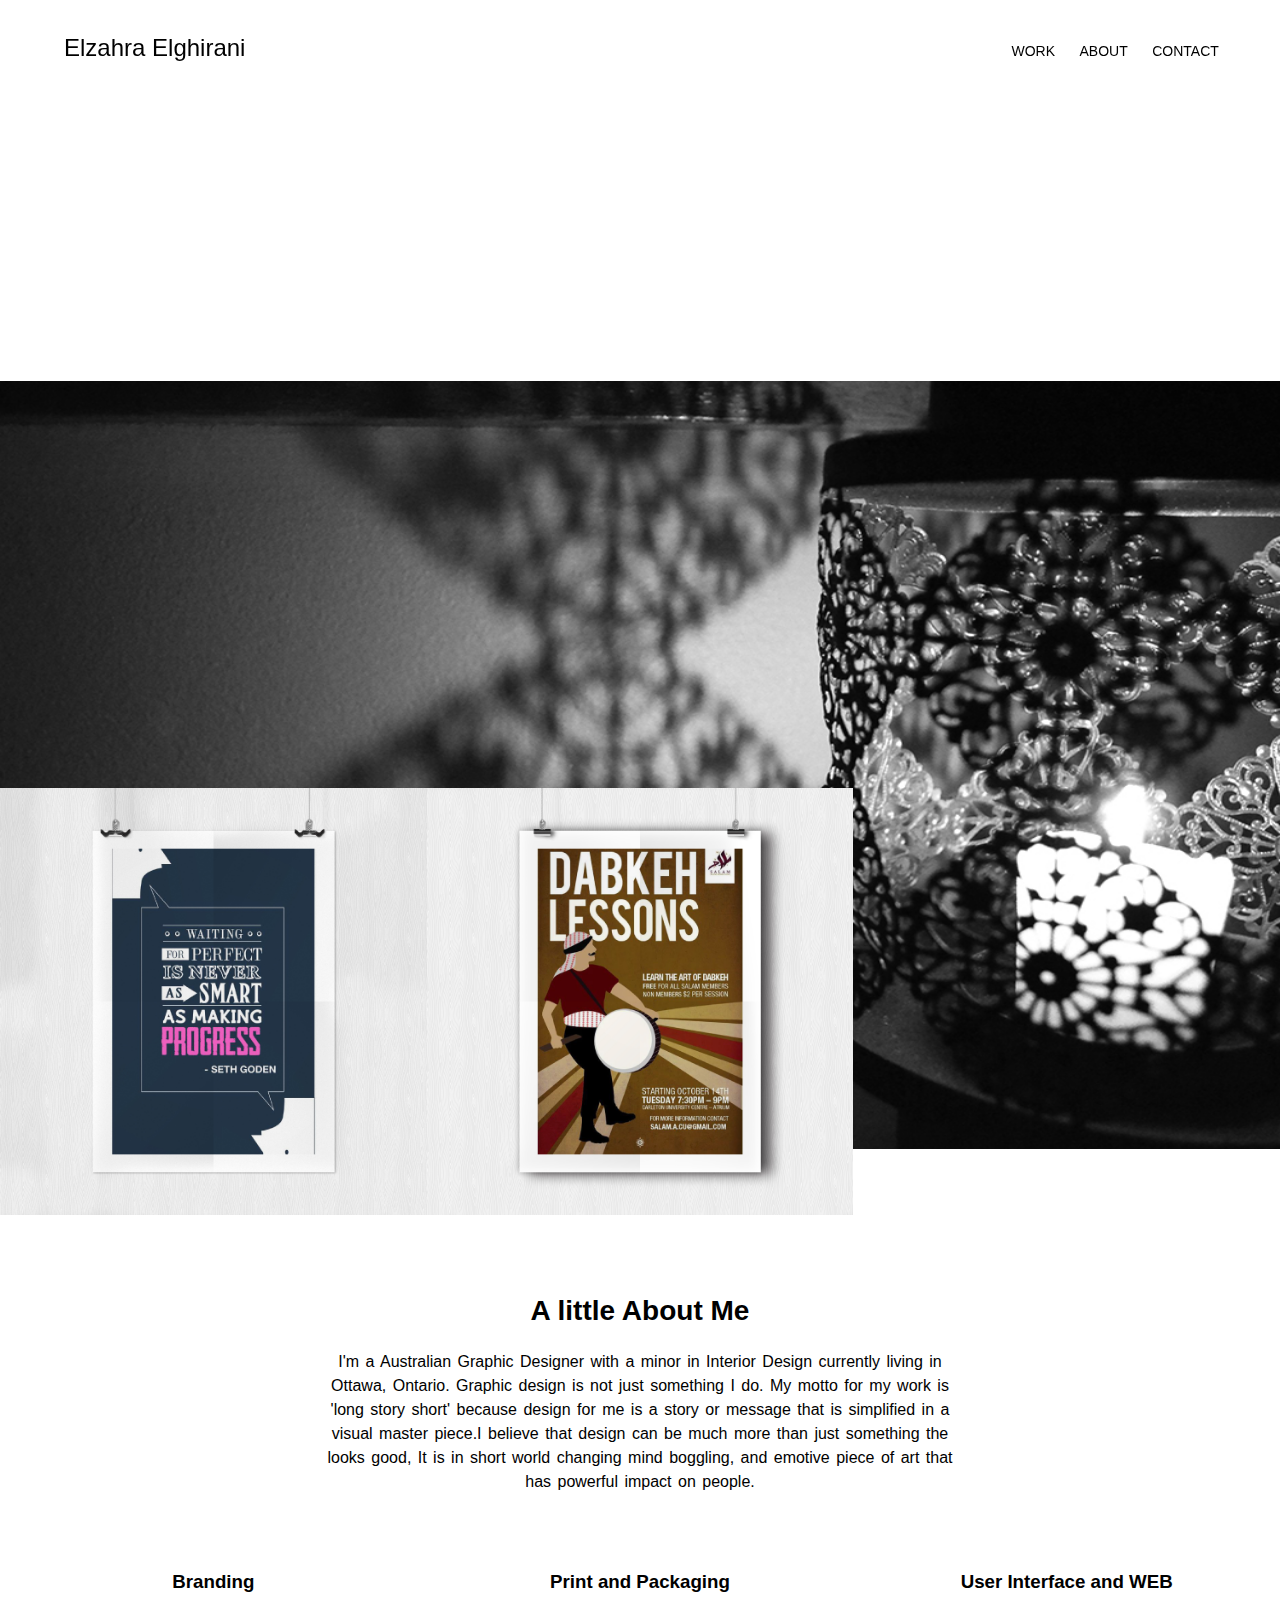
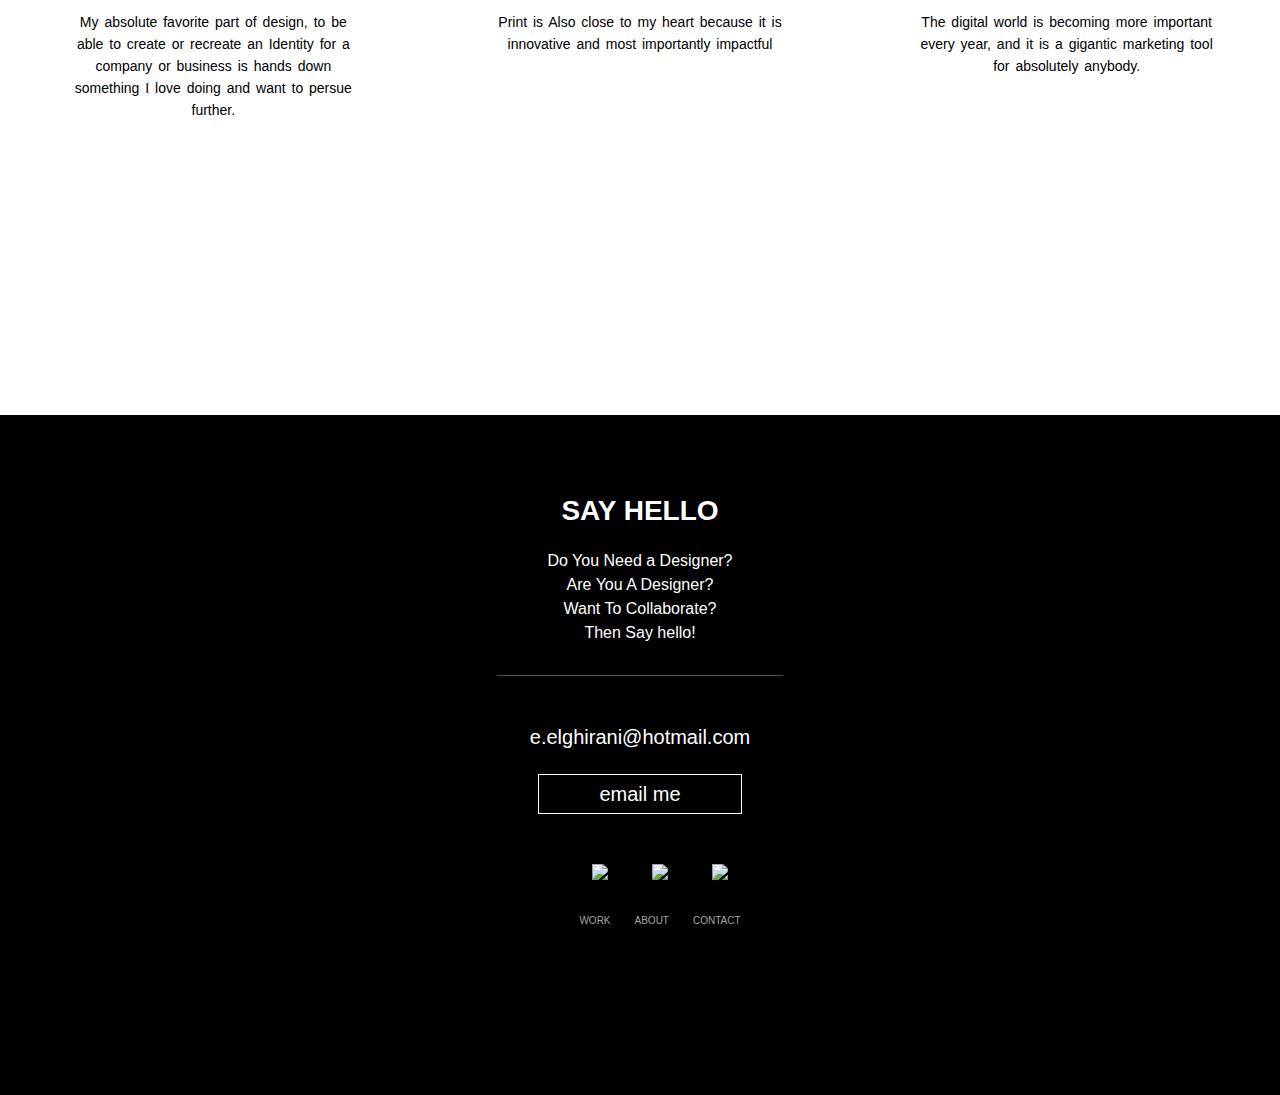
==== commit fb42654b: "fixing things" ====
--- a/index.html
+++ b/index.html
@@ -72,7 +72,7 @@
             
             <nav class="banner-content">
                 <h1>LONG STORY<br><i class="italic">SHORT</i></h1>
-				<img class="banner" src="website/hello-page-image.jpg" alt="">
+				<img class="banner" src="images/hello-page-image.jpg" alt="">
             </nav>
         
         </section>
@@ -85,20 +85,20 @@
           <section id="portfolio" class="portfolio grid"> 
             
                 <div class="unit unit-xs-1 unit-s-1 unit-m-1-2 unit-l-1-3">
-                        <a class="portfolio-piece" href="website/Quote Poster.jpg"data-lightbox="image-1" data-title="This is a poster I designed for one of my favorite inspirational quotes of all times by Seth Goden . This explores contrasting type that work together effectivly.">
-                        	<img src="website/Quote Poster.jpg" alt="">
+                        <a class="portfolio-piece" href="images/Quote Poster.jpg" data-lightbox="image-1" data-title="This is a poster I designed for one of my favorite inspirational quotes of all times by Seth Goden . This explores contrasting type that work together effectivly.">
+                        	<img src="images/Quote Poster.jpg" alt="">
                            <div>
                         	<h3> TYPOGRAPHIC POSTER </h3>
                            </div>
                         </a> 
                         
-                        <a class="portfolio-piece" href="website/Quote Poster.jpg" data-lightbox="image-1"></a> 
-    			</div>
-                
-                
-                <div class="unit unit-xs-1 unit-s-1 unit-m-1-2 unit-l-1-3">
-                    <a class="portfolio-piece" href="website/poster_mockup_v1.0_timeasley.com 2.jpg" data-lightbox="image-3" data-title="This is a vector illustration a man in a drumming/dancing stance. This was done for Salam Association at Carleton for lesson on their traditional dance.">
-                    <img src="website/poster_mockup_v1.0_timeasley.com 2.jpg"alt="">
+                        <a class="portfolio-piece" href="images/Quote Poster.jpg" data-lightbox="image-1"></a> 
+    			</div>
+                
+                
+                <div class="unit unit-xs-1 unit-s-1 unit-m-1-2 unit-l-1-3">
+                    <a class="portfolio-piece" href="images/poster_mockup_v1.0_timeasley.com 2.jpg" data-lightbox="image-3" data-title="This is a vector illustration a man in a drumming/dancing stance. This was done for Salam Association at Carleton for lesson on their traditional dance.">
+                    <img src="images/poster_mockup_v1.0_timeasley.com 2.jpg"alt="">
                      <div>
                     	<h3> CULTRUAL DANCE POSTER </h3>
                      </div>
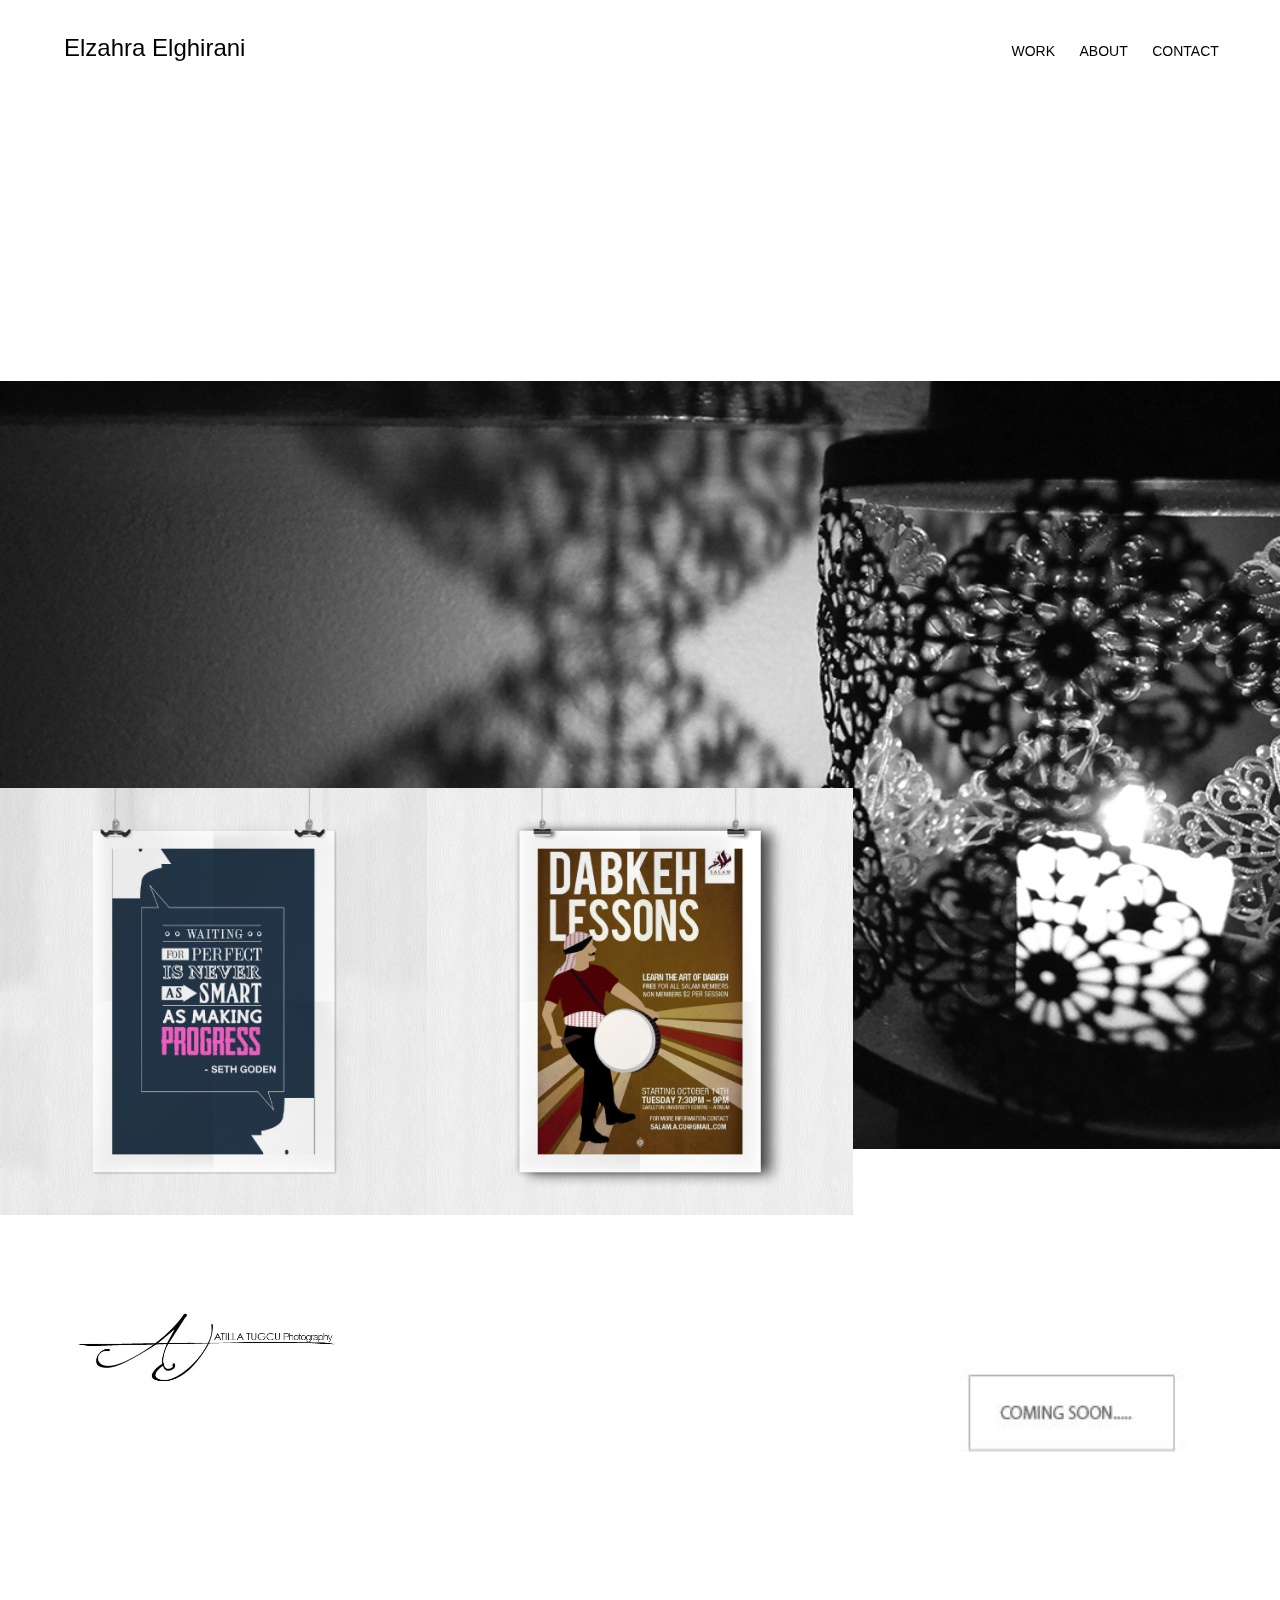
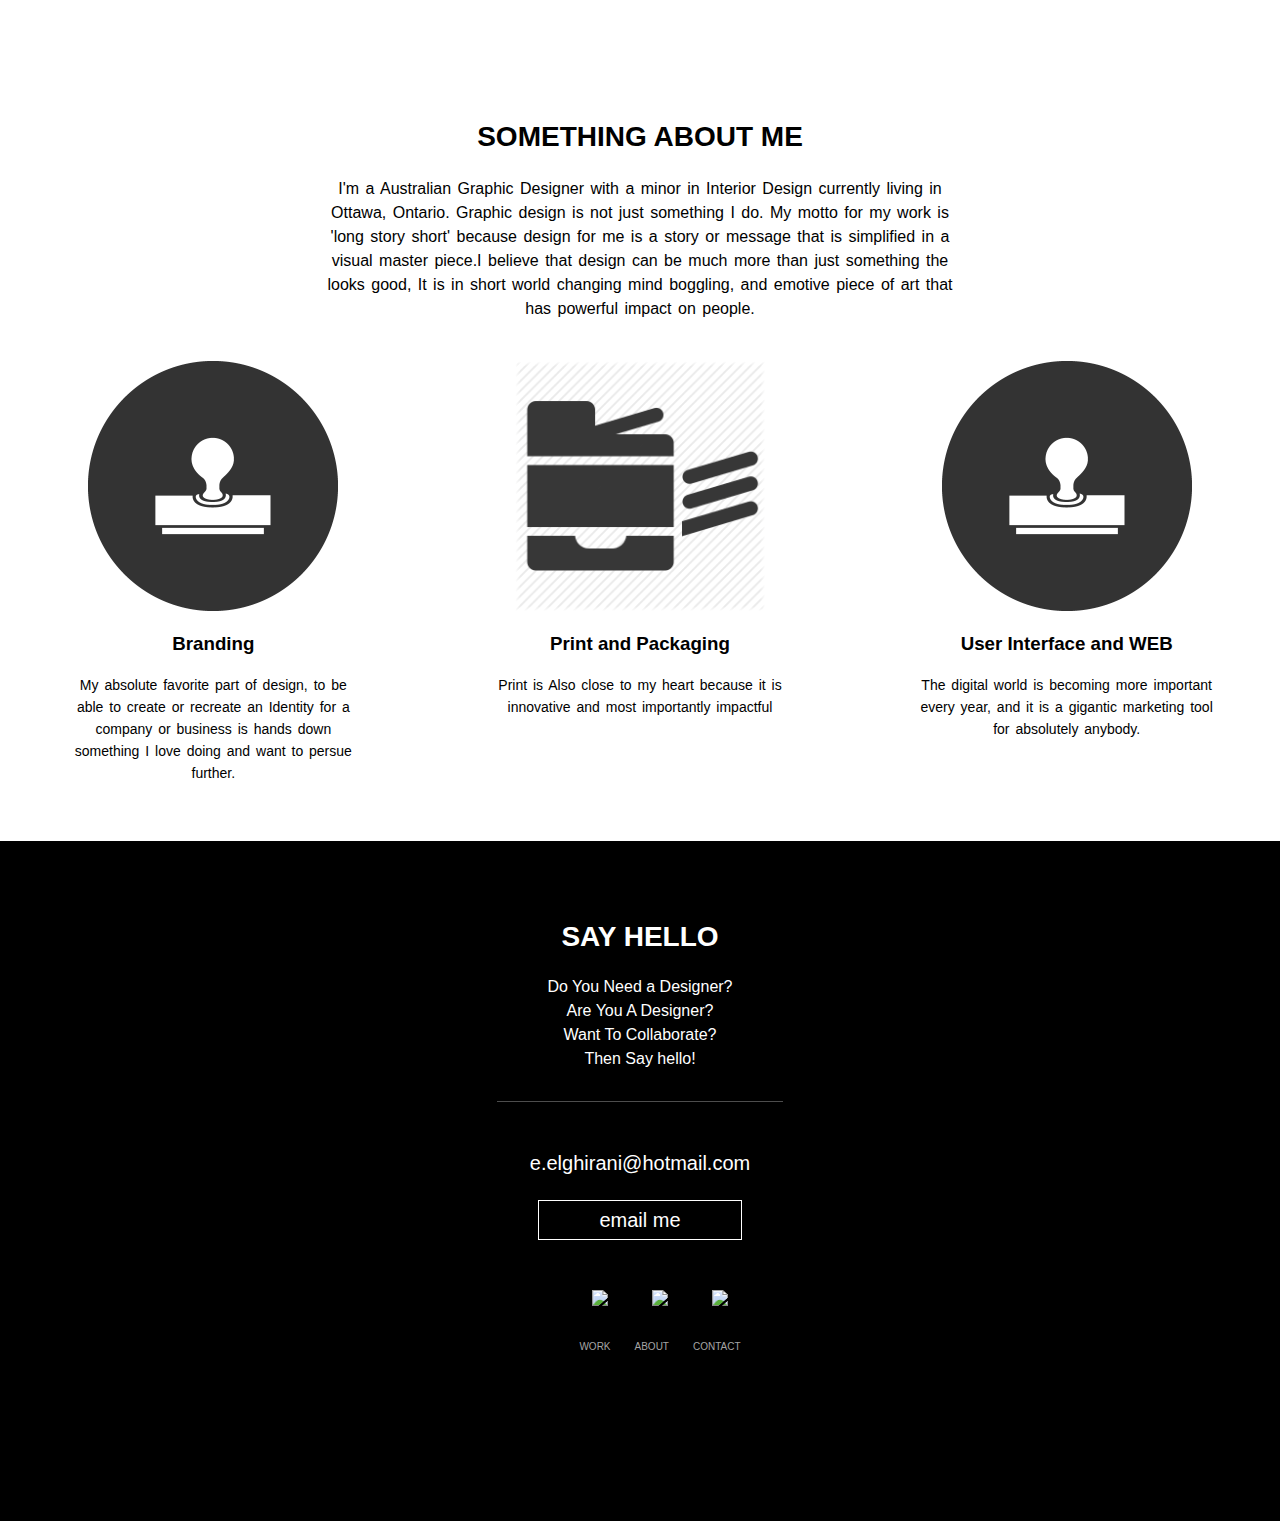
==== commit 1fc039b1: "fixing and relinking" ====
--- a/index.html
+++ b/index.html
@@ -118,40 +118,37 @@
     			</div>
                 
                 <div class="unit unit-xs-1 unit-s-1 unit-m-1-2 unit-l-1-3">
-                    <a class="portfolio-piece" href="website/A.T Photography Logo-01.jpg"data-lightbox="image-5" data-title="This is logo I did for my client who is a photographer. He wanted a new signature that encompasses his name, what he does and his initials.">
-                    <img src="website/A.T Photography Logo-01.jpg" alt="">
+                    <a class="portfolio-piece" href="images/A.T Photography Logo-01.jpgdata-lightbox="image-5" data-title="This is logo I did for my client who is a photographer. He wanted a new signature that encompasses his name, what he does and his initials.">
+                    <img src="images/A.T Photography Logo-01.jpg" alt="">
                      <div>
                     	<h3> PHOTOGRAPHY/LOGO </h3>
                      </div>
                     </a>
-                    <a class="portfolio-piece" href="website/iMac Template 1.jpg" data-lightbox="image-5"></a>
-					<a class="portfolio-piece" href="website/iPad Template.jpg" data-lightbox="image-6"></a>
+                    <a class="portfolio-piece" href="images/iMac Template 1.jpg" data-lightbox="image-5"></a>
+					<a class="portfolio-piece" href="images/iPad Template.jpg" data-lightbox="image-6"></a>
 
     			</div>
                 
                 <div class="unit unit-xs-1 unit-s-1 unit-m-1-2 unit-l-1-3">
-                    <a class="portfolio-piece" href="" data-lightbox="image-7" data-title="This is a broadcast package I created for a TV station I made up called frkTV. This channel has a variety of comedy, and drama TV series. Watch it on my vimeo page at https://vimeo.com/110745192">
-                    <img src="images/portfolio/frktv.jpg" alt="">
+                    <a class="portfolio-piece" href="images/Cashin Logo.jpg" data-lightbox="image-7" data-title="This is a logo I have created for a client. His company focuses on exchanging goods for money.">
                      <div>
                     	<h3> CASH IN</h3>
                      </div>
                     </a>
                     
-				<a class="portfolio-piece" href="images/portfolio/frktv-01.png" data-lightbox="image-7"> </a>
-                <a class="portfolio-piece" href="images/portfolio/frktv-02.png" data-lightbox="image-7"> </a>
-                <a class="portfolio-piece" href="images/portfolio/frktv-03.png" data-lightbox="image-7"> </a>
-              
-    			</div>
-                
-                <div class="unit unit-xs-1 unit-s-1 unit-m-1-2 unit-l-1-3">
-                    <a class="portfolio-piece" href="" data-lightbox="image-8" data-title="This is a mind mapping app that I have created for all kind of designers and Event managers on the go.">
-                    <img src="" alt="">
+				<a class="portfolio-piece" href="images/Cashin-Branding Identity Mock-Up Vol4.jpg" data-lightbox="image-7"> </a>
+               
+    			</div>
+                
+                <div class="unit unit-xs-1 unit-s-1 unit-m-1-2 unit-l-1-3">
+                    <a class="portfolio-piece" href="images/comingsoon-01.jpg"  data-lightbox="image-8" data-title="This is a mind mapping app that I have created for all kind of designers and Event managers on the go.">
+                    <img src="images/comingsoon-01.jpg"  alt="">
                      <div>
                     	<h3> ICREATE APP </h3>
                      </div>
                     </a>
-                    <a class="portfolio-piece" href="" data-lightbox="image-8"></a>
-                    <a class="portfolio-piece" href="" data-lightbox="image-8"></a>
+                    <a class="portfolio-piece" href="images/comingsoon-01.jpg" data-lightbox="image-8"></a>
+                    <a class="portfolio-piece" href="images/comingsoon-01.jpg"  data-lightbox="image-8"></a>
     			</div>
                 
             </section>
@@ -159,14 +156,14 @@
             
         <div id="about">
         
-            <h2>A little About Me</h2>
+            <h2>SOMETHING ABOUT ME</h2>
             
             <p class="me">I'm a Australian Graphic Designer with a minor in Interior Design currently living in Ottawa, Ontario. Graphic design is not just something I do. My motto for my work is 'long story short' because design for me  is a story or message that is simplified in a visual master piece.I believe that design can be much more than just something the looks good, It is in short world changing mind boggling, and emotive piece of art that has powerful impact on people.  
            <div class="focus grid">
             
                <div class="focus-section unit unit-xs-1 unit-s-1-3 unit-m-1-3 unit-l-1-3">    
                
-                   <img src="assets/focus-icons/icon-branding-01.svg" alt="">
+                   <img src="images/BrandingIcon.png" alt="">
                    
                    <h3>Branding</h3>
                    
@@ -176,7 +173,7 @@
                
                <div class="focus-section unit unit-xs-1 unit-s-1-3 unit-m-1-3 unit-l-1-3"> 
             
-                   <img src="assets/focus-icons/icon-print.svg" alt="">
+                   <img src="images/Print.png" alt="">
                    
                    <h3>Print and Packaging</h3>
                    
@@ -186,7 +183,7 @@
                
                <div class="focus-section unit unit-xs-1 unit-s-1-3 unit-m-1-3 unit-l-1-3"> 
         
-                   <img src="assets/focus-icons/icon-ui-01.svg" alt="">
+                   <img src="images/BrandingIcon.png"alt="">
                    
                    <h3>User Interface and WEB</h3>
                    
@@ -238,6 +235,6 @@
      </section>
     
 <script src="js/jquery-1.11.0.min.js"></script>
-<script src="js/lightbox.min.js"></script>
+<script src="js/lightbox.js"></script>
 </body>
 </html>--- a/css/general.css
+++ b/css/general.css
@@ -988,7 +988,7 @@
     
 .banner-content h1 {
 font-size: 100px;
-font-family: 'lato', sans-serif;
+font-family: 'Bebas', sans-serif;
 font-weight: 100;
 text-align: center;
 color: white;
@@ -1005,7 +1005,7 @@
     
 #about .me {
 color: #000;
-font-family: 'lato',sans-serif;
+font-family: 'helvetica',sans-serif;
 line-height: 24px;
 font-weight: 400;
 margin-top: 0;
@@ -1017,7 +1017,7 @@
 
 .focus-section p {
 margin: 0 auto;
-font-family: 'lato',sans-serif;
+font-family: 'helvetica',sans-serif;
 width: 90%;
 text-align: center;
 font-size: 14px;
@@ -1026,7 +1026,7 @@
 }
 
 .nav {
-font-family: 'lato', sans-serif;
+font-family: 'helvetica', sans-serif;
 width: 90%;
 margin-top: -6px;
 position:relative;
@@ -1076,7 +1076,7 @@
     
 .focus-section p {
 margin: 0 auto;
-font-family: 'lato',sans-serif;
+font-family: 'helvetica',sans-serif;
 width: 70%;
 text-align: center;
 font-size: 14px;
@@ -1086,7 +1086,7 @@
     
 #about .me {
 color: #000;
-font-family: 'lato',sans-serif;
+font-family: 'helvetica',sans-serif;
 line-height: 24px;
 font-weight: 400;
 margin-top: 0;
@@ -1124,7 +1124,7 @@
     
 #about .me {
 color: #000;
-font-family: 'lato',sans-serif;
+font-family: 'helvetica',sans-serif;
 line-height: 24px;
 font-weight: 400;
 margin-top: 0;
@@ -1166,7 +1166,7 @@
 }
     
 #about .me {
-font-family: 'lato',sans-serif;
+font-family: 'helvetica',sans-serif;
 color: #000;
 line-height: 24px;
 font-weight: 400;
--- a/css/grid.css
+++ b/css/grid.css
@@ -356,6 +356,86 @@
   display: inline-block;
   visibility: visible;
 }
-
-}
-
+}
+@media only screen and (min-width: 66em) {
+
+.unit-m-hidden {
+  display: none;
+  visibility: hidden;
+}
+
+.unit-m-centered {
+  margin: 0 auto;
+}
+
+.unit-m-1 {
+  display: block;
+  visibility: visible;
+  width: 100%;
+}
+
+.unit-offset-m-0 {
+  margin-left: 0;
+}
+
+.unit-push-m-0,
+.unit-pull-m-0 {
+  left: 0;
+}
+
+.unit-m-1-2 {
+  width: 50.0000%;
+}
+
+.unit-offset-m-1-2 {
+  margin-left: 50.0000%;
+}
+
+.unit-push-m-1-2 {
+  left: 50.0000%;
+}
+
+.unit-pull-m-1-2 {
+  left: -50.0000%;
+}
+
+.unit-m-1-3 {
+  width: 33.3333%;
+}
+
+.unit-offset-m-1-3 {
+  margin-left: 33.3333%;
+}
+
+.unit-push-m-1-3 {
+  left: 33.3333%;
+}
+
+.unit-pull-m-1-3 {
+  left: -33.3333%;
+}
+
+.unit-m-2-3 {
+  width: 66.6667%;
+}
+
+.unit-offset-m-2-3 {
+  margin-left: 66.6667%;
+}
+
+.unit-push-m-2-3 {
+  left: 66.6667%;
+}
+
+.unit-pull-m-2-3 {
+  left: -66.6667%;
+}
+
+.unit-m-1-2,.unit-m-1-3,.unit-m-2-3 {
+  display: inline-block;
+  visibility: visible;
+}
+
+}
+
+
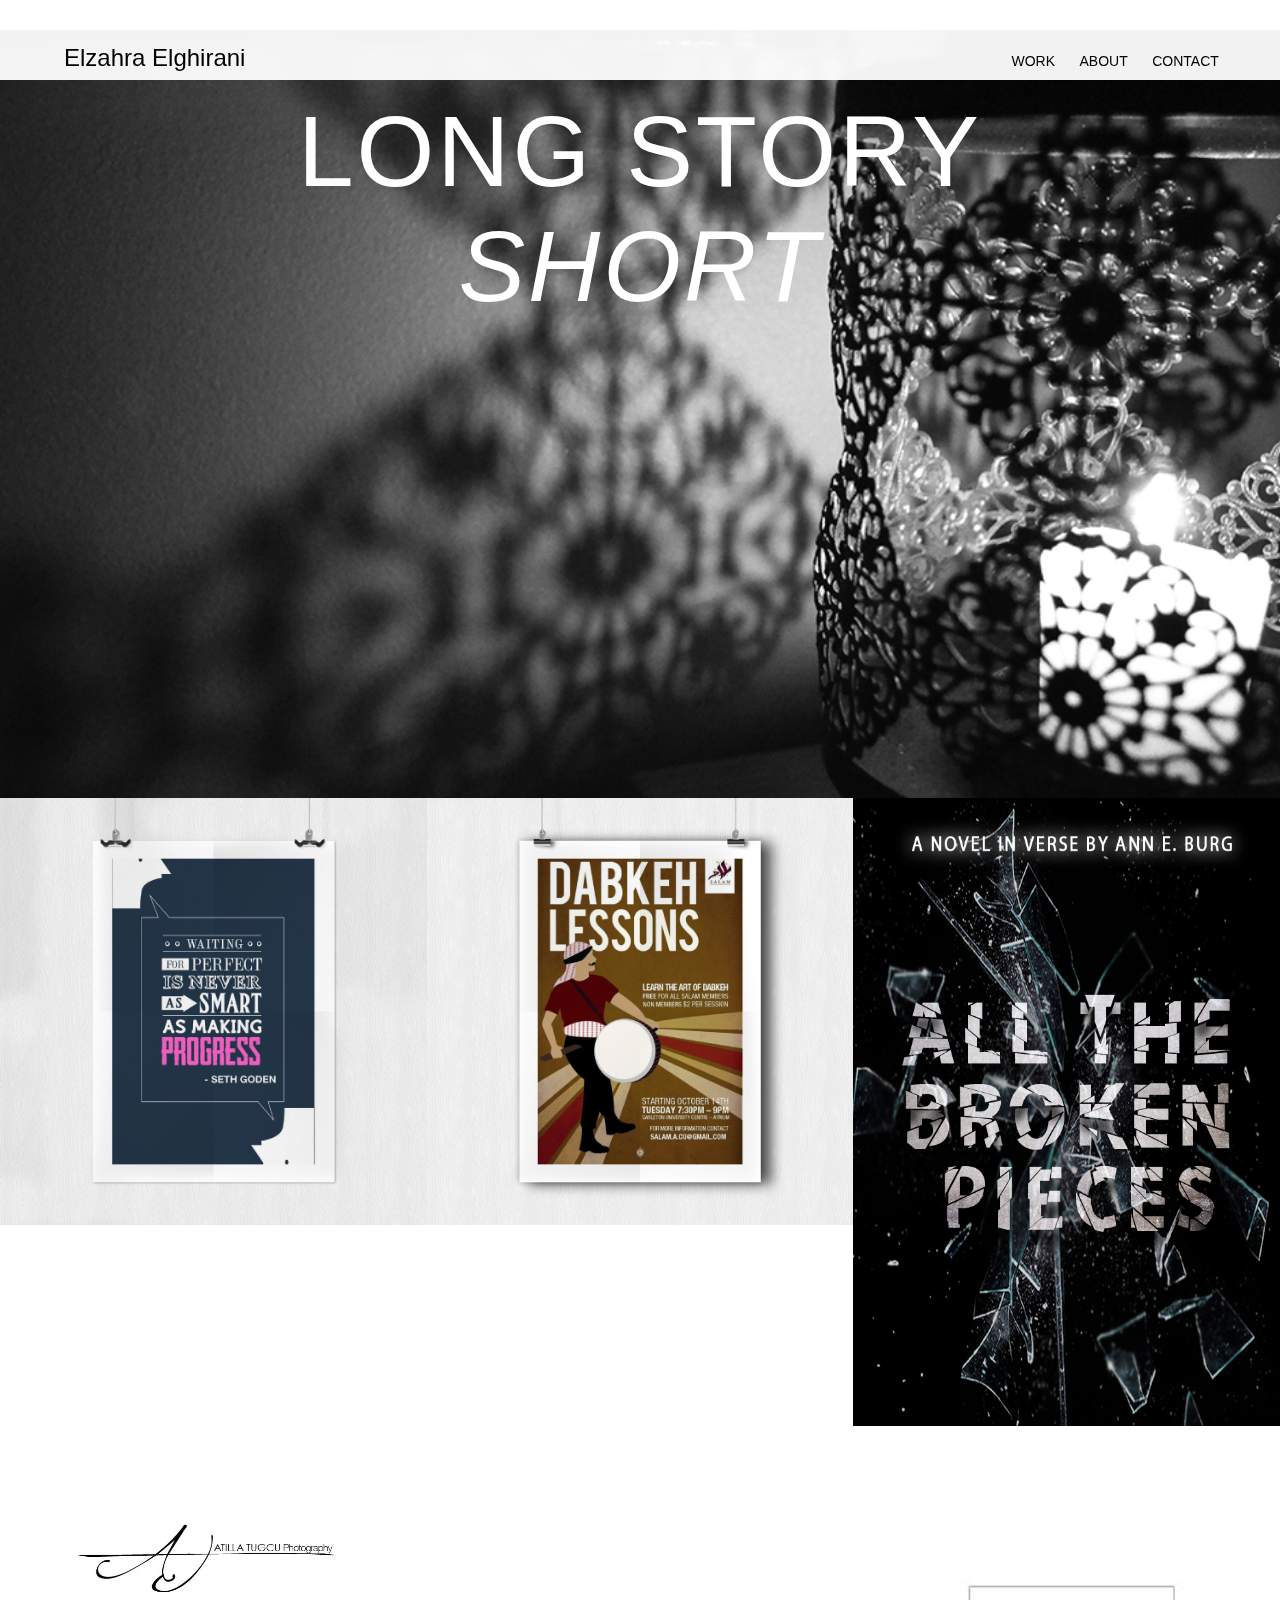
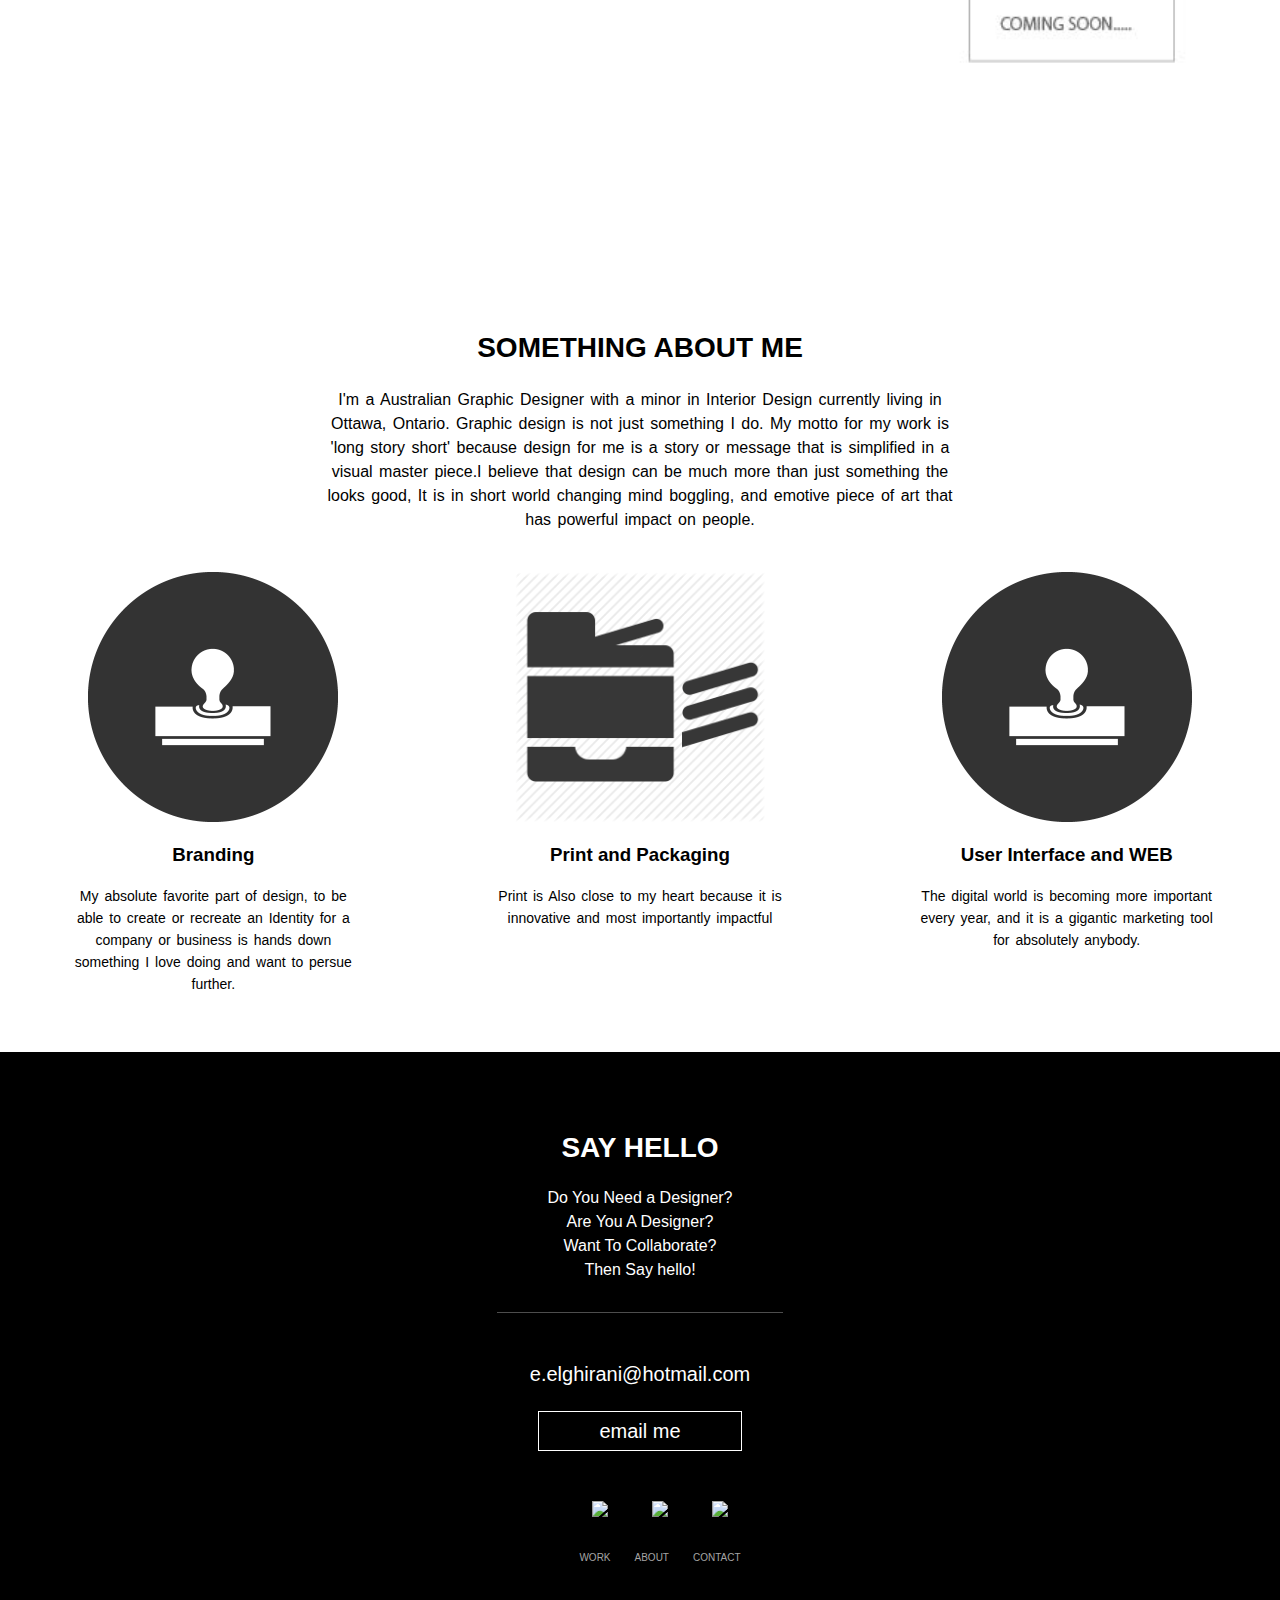
==== commit d8e8e402: "changes relinking- renaming" ====
--- a/index.html
+++ b/index.html
@@ -72,7 +72,6 @@
             
             <nav class="banner-content">
                 <h1>LONG STORY<br><i class="italic">SHORT</i></h1>
-				<img class="banner" src="images/hello-page-image.jpg" alt="">
             </nav>
         
         </section>
@@ -85,58 +84,58 @@
           <section id="portfolio" class="portfolio grid"> 
             
                 <div class="unit unit-xs-1 unit-s-1 unit-m-1-2 unit-l-1-3">
-                        <a class="portfolio-piece" href="images/Quote Poster.jpg" data-lightbox="image-1" data-title="This is a poster I designed for one of my favorite inspirational quotes of all times by Seth Goden . This explores contrasting type that work together effectivly.">
-                        	<img src="images/Quote Poster.jpg" alt="">
+                        <a class="portfolio-piece" href="images/quote-poster.jpg" data-lightbox="image-1" data-title="This is a poster I designed for one of my favorite inspirational quotes of all times by Seth Goden . This explores contrasting type that work together effectivly.">
+                        	<img src="images/quote-poster.jpg" alt="">
                            <div>
                         	<h3> TYPOGRAPHIC POSTER </h3>
                            </div>
                         </a> 
                         
-                        <a class="portfolio-piece" href="images/Quote Poster.jpg" data-lightbox="image-1"></a> 
-    			</div>
-                
-                
-                <div class="unit unit-xs-1 unit-s-1 unit-m-1-2 unit-l-1-3">
-                    <a class="portfolio-piece" href="images/poster_mockup_v1.0_timeasley.com 2.jpg" data-lightbox="image-3" data-title="This is a vector illustration a man in a drumming/dancing stance. This was done for Salam Association at Carleton for lesson on their traditional dance.">
-                    <img src="images/poster_mockup_v1.0_timeasley.com 2.jpg"alt="">
+                        <a class="portfolio-piece" href="images/quote-poster.jpg" data-lightbox="image-1"></a> 
+    			</div>
+                
+                
+                <div class="unit unit-xs-1 unit-s-1 unit-m-1-2 unit-l-1-3">
+                    <a class="portfolio-piece" href="images/dabkeh-poster.jpg" data-lightbox="image-3" data-title="This is a vector illustration a man in a drumming/dancing stance. This was done for Salam Association at Carleton for lesson on their traditional dance.">
+                    <img src="images/dabkeh-poster.jpg" alt="">
                      <div>
                     	<h3> CULTRUAL DANCE POSTER </h3>
                      </div>
                     </a>
                     
-                    <a class="portfolio-piece" href="website/poster_mockup_v1.0_timeasley.com 2.jpg" data-lightbox="image-3"></a>
-    			</div>
-                
-                <div class="unit unit-xs-1 unit-s-1 unit-m-1-2 unit-l-1-3">
-                    <a class="portfolio-piece" href="website/All the broken Pieces Cover .jpg"data-lightbox="image-4" data-title="This book cover is a typographic piece that represents the content of the actual novel, It is about detruction and war which is fitting how the book cover was designed.">
-                    <img src="website/All the broken Pieces Cover .jpg" alt="">
+                    <a class="portfolio-piece" href="images/dabkeh-poster.jpg"  data-lightbox="image-3"></a>
+    			</div>
+                
+                <div class="unit unit-xs-1 unit-s-1 unit-m-1-2 unit-l-1-3">
+                    <a class="portfolio-piece" href="images/all-broken-pieces.jpg" data-lightbox="image-4" data-title="This book cover is a typographic piece that represents the content of the actual novel, It is about detruction and war which is fitting how the book cover was designed.">
+                    <img src="images/all-broken-pieces.jpg" alt="">
                      <div>
                     	<h3> BOOK COVER </h3>
                      </div>
                     </a>
-                    <a class="portfolio-piece" href="website/Book MockUp.jpg" data-lightbox="image-4"></a>
-    			</div>
-                
-                <div class="unit unit-xs-1 unit-s-1 unit-m-1-2 unit-l-1-3">
-                    <a class="portfolio-piece" href="images/A.T Photography Logo-01.jpgdata-lightbox="image-5" data-title="This is logo I did for my client who is a photographer. He wanted a new signature that encompasses his name, what he does and his initials.">
-                    <img src="images/A.T Photography Logo-01.jpg" alt="">
+                    <a class="portfolio-piece" href="images/book-mockup.jpg"data-lightbox="image-4"></a>
+    			</div>
+                
+                <div class="unit unit-xs-1 unit-s-1 unit-m-1-2 unit-l-1-3">
+                    <a class="portfolio-piece" href="images/at-logo.jpg" image-5" data-title="This is logo I did for my client who is a photographer. He wanted a new signature that encompasses his name, what he does and his initials.">
+                    <img src="images/at-logo.jpg" alt="">
                      <div>
                     	<h3> PHOTOGRAPHY/LOGO </h3>
                      </div>
                     </a>
-                    <a class="portfolio-piece" href="images/iMac Template 1.jpg" data-lightbox="image-5"></a>
-					<a class="portfolio-piece" href="images/iPad Template.jpg" data-lightbox="image-6"></a>
+                    <a class="portfolio-piece" href="images/imac-template.jpg" data-lightbox="image-5"></a>
+					<a class="portfolio-piece" href="images/ipad-template.jpg" data-lightbox="image-6"></a>
 
     			</div>
                 
                 <div class="unit unit-xs-1 unit-s-1 unit-m-1-2 unit-l-1-3">
-                    <a class="portfolio-piece" href="images/Cashin Logo.jpg" data-lightbox="image-7" data-title="This is a logo I have created for a client. His company focuses on exchanging goods for money.">
-                     <div>
-                    	<h3> CASH IN</h3>
-                     </div>
-                    </a>
-                    
-				<a class="portfolio-piece" href="images/Cashin-Branding Identity Mock-Up Vol4.jpg" data-lightbox="image-7"> </a>
+                    <a class="portfolio-piece" href="images/cashin-logo.jpg" data-lightbox="image-7" data-title="This is a logo I have created for a client. His company focuses on exchanging goods for money.">
+                     <div>
+                    	<h3>CASH IN</h3>
+                     </div>
+                    </a>
+                    
+				<a class="portfolio-piece" href="images/cashin-branding mock-up.jpg" data-lightbox="image-7"> </a>
                
     			</div>
                 
@@ -148,7 +147,7 @@
                      </div>
                     </a>
                     <a class="portfolio-piece" href="images/comingsoon-01.jpg" data-lightbox="image-8"></a>
-                    <a class="portfolio-piece" href="images/comingsoon-01.jpg"  data-lightbox="image-8"></a>
+                    <a class="portfolio-piece" href="images/comingsoon-01.jpg"   data-lightbox="image-8"></a>
     			</div>
                 
             </section>
@@ -183,7 +182,7 @@
                
                <div class="focus-section unit unit-xs-1 unit-s-1-3 unit-m-1-3 unit-l-1-3"> 
         
-                   <img src="images/BrandingIcon.png"alt="">
+                   <img src="images/BrandingIcon.png" alt="">
                    
                    <h3>User Interface and WEB</h3>
                    
--- a/css/general.css
+++ b/css/general.css
@@ -131,16 +131,6 @@
 display: block;
 margin-top: -8px;
 transition: all 250ms linear;
-}
-
-.banner {
-background: no-repeat center center fixed;
--webkit-background-size: cover;
--moz-background-size: cover;
--o-background-size: cover;
-background-size: cover;
-width: 100%;
-height: 32rem;
 }
 
 .banner-content {
@@ -570,7 +560,7 @@
 }
 	
 .text-404 a:hover{
-	text-decoration:line-through;
+	text-decoration:non;
 }
 
 
@@ -977,7 +967,7 @@
 }
     
 .banner {
-background: url("../assets/banner.jpg")  no-repeat center center fixed;
+background: url("../images/hello-page-image.jpg")  no-repeat center center fixed;
 -webkit-background-size: cover;
 -moz-background-size: cover;
 -o-background-size: cover;
@@ -994,7 +984,7 @@
 color: white;
 letter-spacing: 3px;
 word-spacing: 2px;
-margin-top:20px;
+margin-top:30px;
 }
  
 #about {
--- a/css/grid.css
+++ b/css/grid.css
@@ -356,86 +356,6 @@
   display: inline-block;
   visibility: visible;
 }
-}
-@media only screen and (min-width: 66em) {
-
-.unit-m-hidden {
-  display: none;
-  visibility: hidden;
-}
-
-.unit-m-centered {
-  margin: 0 auto;
-}
-
-.unit-m-1 {
-  display: block;
-  visibility: visible;
-  width: 100%;
-}
-
-.unit-offset-m-0 {
-  margin-left: 0;
-}
-
-.unit-push-m-0,
-.unit-pull-m-0 {
-  left: 0;
-}
-
-.unit-m-1-2 {
-  width: 50.0000%;
-}
-
-.unit-offset-m-1-2 {
-  margin-left: 50.0000%;
-}
-
-.unit-push-m-1-2 {
-  left: 50.0000%;
-}
-
-.unit-pull-m-1-2 {
-  left: -50.0000%;
-}
-
-.unit-m-1-3 {
-  width: 33.3333%;
-}
-
-.unit-offset-m-1-3 {
-  margin-left: 33.3333%;
-}
-
-.unit-push-m-1-3 {
-  left: 33.3333%;
-}
-
-.unit-pull-m-1-3 {
-  left: -33.3333%;
-}
-
-.unit-m-2-3 {
-  width: 66.6667%;
-}
-
-.unit-offset-m-2-3 {
-  margin-left: 66.6667%;
-}
-
-.unit-push-m-2-3 {
-  left: 66.6667%;
-}
-
-.unit-pull-m-2-3 {
-  left: -66.6667%;
-}
-
-.unit-m-1-2,.unit-m-1-3,.unit-m-2-3 {
-  display: inline-block;
-  visibility: visible;
-}
-
-}
-
-
+
+}
+
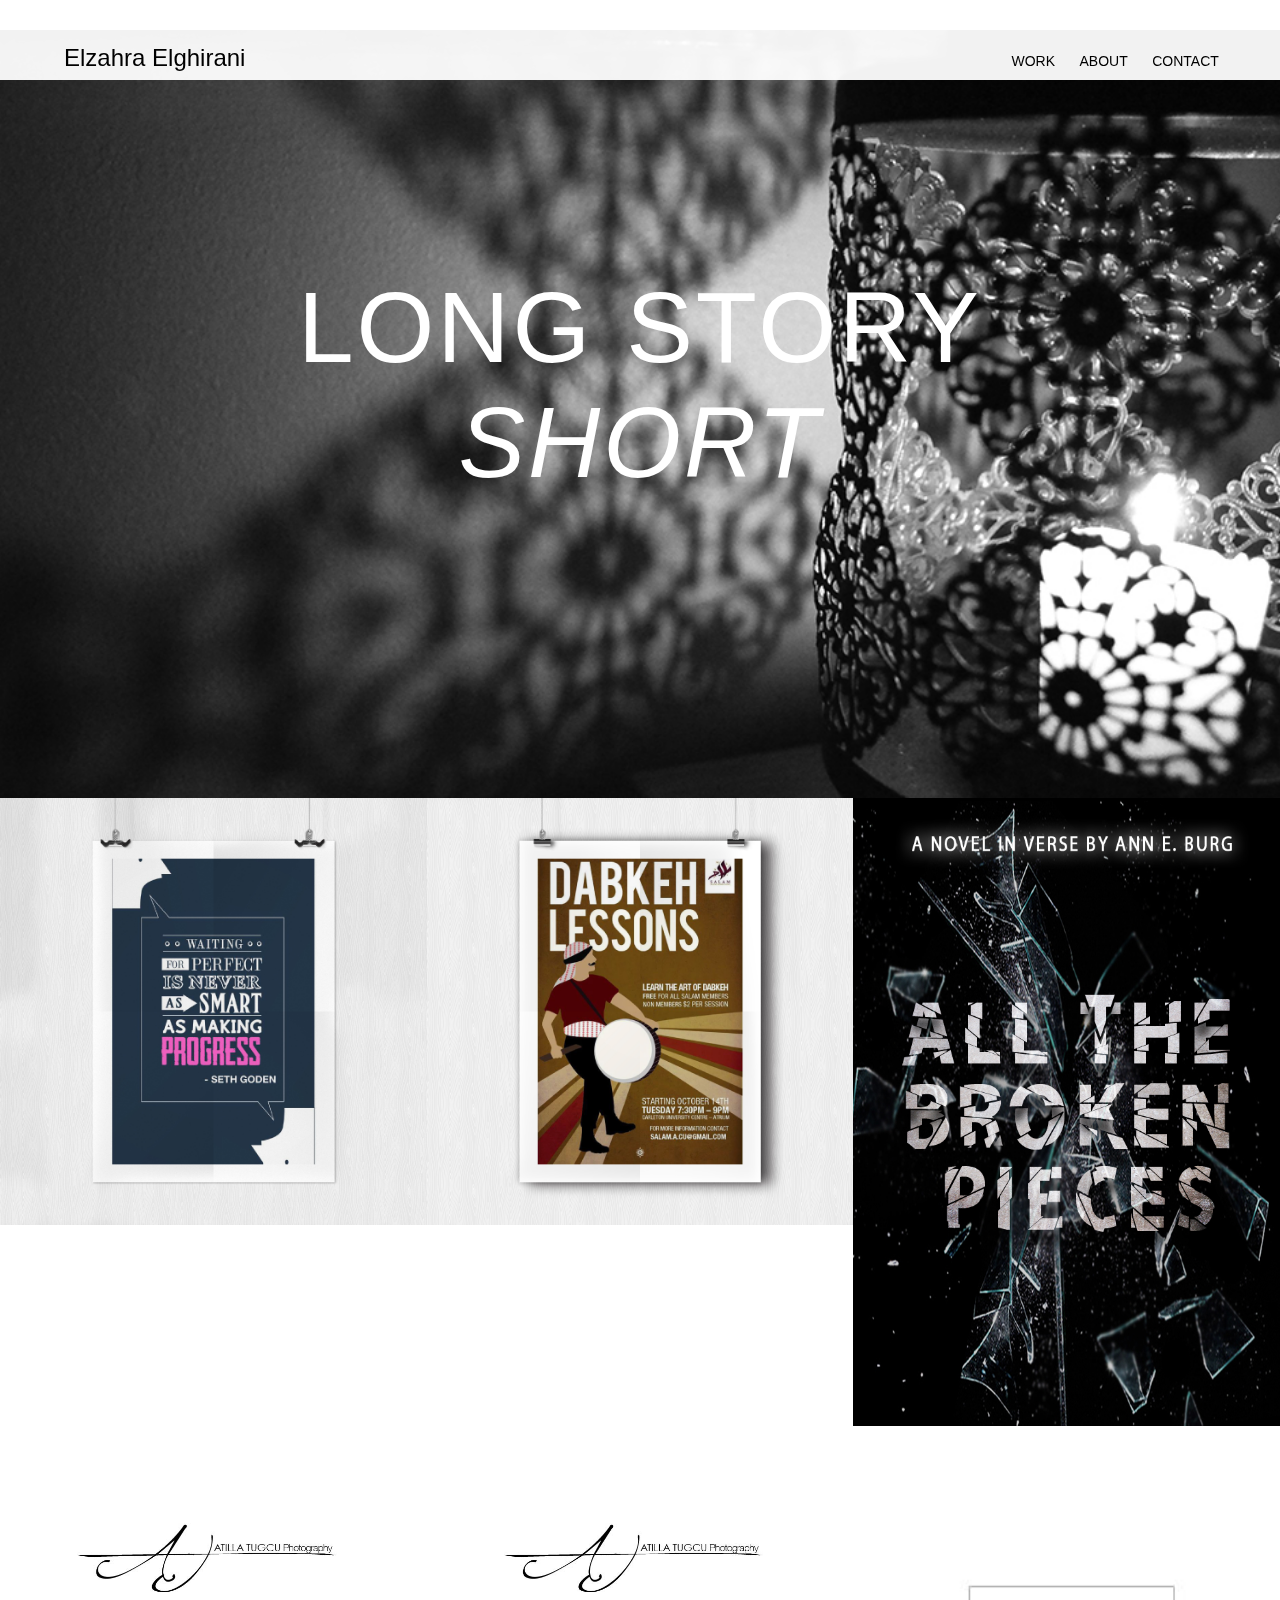
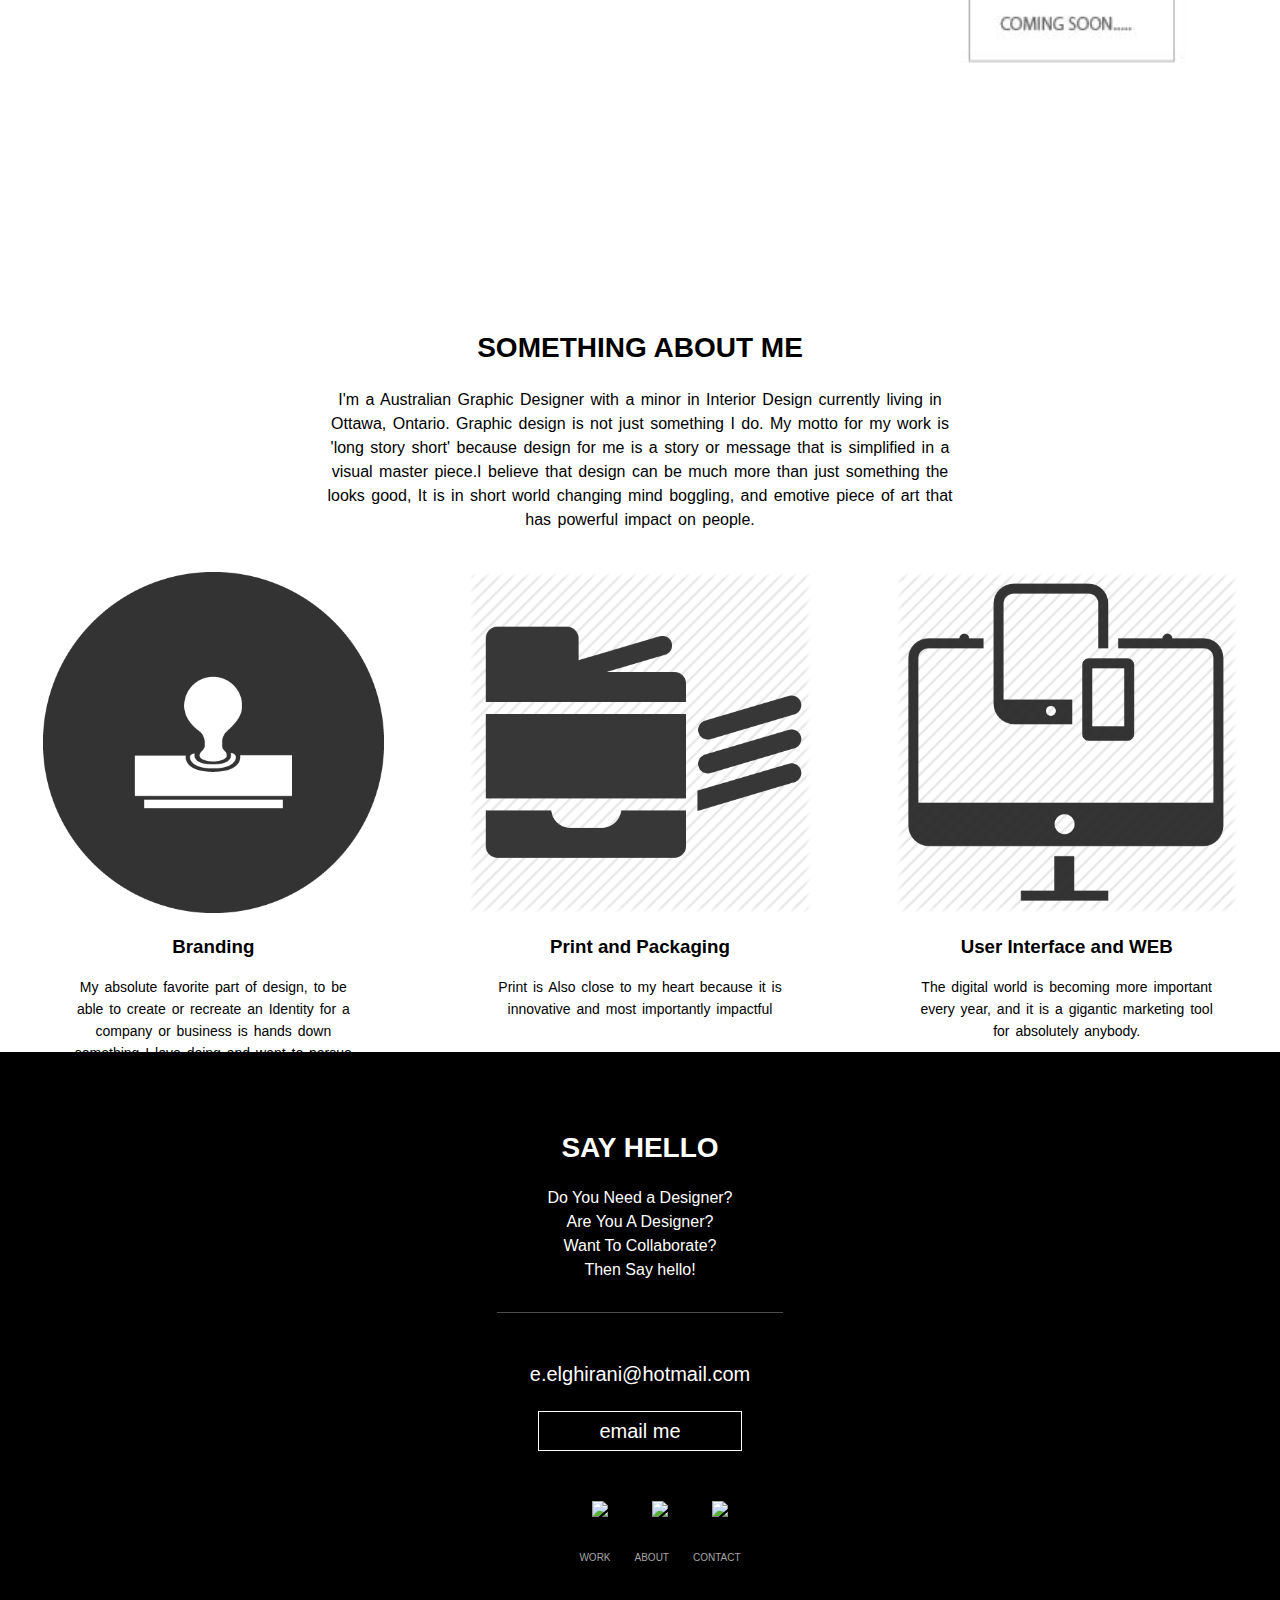
==== commit 3e8c8fe6: "changes" ====
--- a/index.html
+++ b/index.html
@@ -8,7 +8,6 @@
 	<title>Elzahra Elghirani · LONG STORY SHORT · Ottawa, Canada</title>
     <link href="css/general.css" rel="stylesheet">
     <link href="css/grid.css" rel="stylesheet">
-    <link href="grid.css" rel="stylesheet">
     <meta name="description" content="elzahra elghirani, Graphic Designer.">
     <!-- Facebook meta tags -->
     <meta property="og:type" content="article">
@@ -117,7 +116,7 @@
     			</div>
                 
                 <div class="unit unit-xs-1 unit-s-1 unit-m-1-2 unit-l-1-3">
-                    <a class="portfolio-piece" href="images/at-logo.jpg" image-5" data-title="This is logo I did for my client who is a photographer. He wanted a new signature that encompasses his name, what he does and his initials.">
+                    <a class="portfolio-piece" href="images/at-logo.jpg" data-lightbox="image-5" data-title="This is logo I did for my client who is a photographer. He wanted a new signature that encompasses his name, what he does and his initials.">
                     <img src="images/at-logo.jpg" alt="">
                      <div>
                     	<h3> PHOTOGRAPHY/LOGO </h3>
@@ -130,7 +129,8 @@
                 
                 <div class="unit unit-xs-1 unit-s-1 unit-m-1-2 unit-l-1-3">
                     <a class="portfolio-piece" href="images/cashin-logo.jpg" data-lightbox="image-7" data-title="This is a logo I have created for a client. His company focuses on exchanging goods for money.">
-                     <div>
+                     <img src="images/at-logo.jpg" alt="">
+					 <div>
                     	<h3>CASH IN</h3>
                      </div>
                     </a>
@@ -162,7 +162,7 @@
             
                <div class="focus-section unit unit-xs-1 unit-s-1-3 unit-m-1-3 unit-l-1-3">    
                
-                   <img src="images/BrandingIcon.png" alt="">
+                   <img src="images/branding-icon.png" alt="">
                    
                    <h3>Branding</h3>
                    
@@ -172,7 +172,7 @@
                
                <div class="focus-section unit unit-xs-1 unit-s-1-3 unit-m-1-3 unit-l-1-3"> 
             
-                   <img src="images/Print.png" alt="">
+                   <img src="images/printer-icon.png" alt="">
                    
                    <h3>Print and Packaging</h3>
                    
@@ -182,7 +182,7 @@
                
                <div class="focus-section unit unit-xs-1 unit-s-1-3 unit-m-1-3 unit-l-1-3"> 
         
-                   <img src="images/BrandingIcon.png" alt="">
+                   <img src="images/computer-tablet.png" alt="">
                    
                    <h3>User Interface and WEB</h3>
                    
@@ -233,7 +233,7 @@
     
      </section>
     
-<script src="js/jquery-1.11.0.min.js"></script>
+<script src="http://code.jquery.com/jquery-1.11.0.min.js"></script>
 <script src="js/lightbox.js"></script>
 </body>
 </html>--- a/css/general.css
+++ b/css/general.css
@@ -147,7 +147,7 @@
 font-family: 'lato', sans-serif;
 font-weight: 100;
 text-align: center;
-padding-top: 4rem;
+padding-top: 15rem;
 color: white;
 letter-spacing: 3px;
 word-spacing: 3px;
@@ -733,7 +733,7 @@
 }
 
 #about img {
-width:250px;
+width:80%;
 margin: 0 auto;
 text-align: center;
 }
@@ -873,99 +873,6 @@
 .nav-bottom .social-nav a {
 padding:0 10px;
 }
-
-@media only screen and (min-width: 35em) {
-    
-.nav-top {
-opacity: 1;
-}
-
-.nav-bottom .social-nav {
- display: inline;   
-}
-    
-.social-nav {
-display:none;  
-}
-
-.nav-btn{
-display:none;        
-}
-    
-.nav-top {
-display: block;
-z-index: 1000;
-position: relative;
-background: none;
-padding: 0;
-}
-
-.nav-top a{
- color: black;   
-}
-  
-header h2 a {
-font-weight: 400;
-text-decoration: none;
-color: black;
-}
-
-header h2 a:hover {
-font-weight: 400;
-text-decoration: none;
-color: black;
-opacity: .3;
-transition: all 120ms linear;
-}
-
-header h2 a:visited{
-font-weight: 400;
-text-decoration: none;
-color: black;
-}    
-    
-header ul li {
-display: inline;
-margin:0rem 10px;
-font-family:'lato', sans-serif;
-font-weight:400;
-font-size:14px;
-padding:0;
-text-decoration: none;
-border-bottom: none;
-color: black;
-}
-    
-header ul li a {
-color: black;
-padding:0;
-}
-    
-header ul {
-width: 96%;
-background-color: rgba(255, 255, 255, 0);
-text-align:right;
-margin-top: -52px;
-
-}
-    
-header {
-height:50px;
-background-color:rgba(255, 255, 255,.95);
-position:fixed;
-width:100%;
-}
-
-header ul li a {
-text-decoration: none;
-color: black;
-}
-    
-
-header ul li a:hover {
-color: #ccc;
-}
-    
 .banner {
 background: url("../images/hello-page-image.jpg")  no-repeat center center fixed;
 -webkit-background-size: cover;
@@ -986,6 +893,100 @@
 word-spacing: 2px;
 margin-top:30px;
 }
+
+@media only screen and (min-width: 35em) {
+    
+.nav-top {
+opacity: 1;
+}
+
+.nav-bottom .social-nav {
+ display: inline;   
+}
+    
+.social-nav {
+display:none;  
+}
+
+.nav-btn{
+display:none;        
+}
+    
+.nav-top {
+display: block;
+z-index: 1000;
+position: relative;
+background: none;
+padding: 0;
+}
+
+.nav-top a{
+ color: black;   
+}
+  
+header h2 a {
+font-weight: 400;
+text-decoration: none;
+color: black;
+}
+
+header h2 a:hover {
+font-weight: 400;
+text-decoration: none;
+color: black;
+opacity: .3;
+transition: all 120ms linear;
+}
+
+header h2 a:visited{
+font-weight: 400;
+text-decoration: none;
+color: black;
+}    
+    
+header ul li {
+display: inline;
+margin:0rem 10px;
+font-family:'lato', sans-serif;
+font-weight:400;
+font-size:14px;
+padding:0;
+text-decoration: none;
+border-bottom: none;
+color: black;
+}
+    
+header ul li a {
+color: black;
+padding:0;
+}
+    
+header ul {
+width: 96%;
+background-color: rgba(255, 255, 255, 0);
+text-align:right;
+margin-top: -52px;
+
+}
+    
+header {
+height:50px;
+background-color:rgba(255, 255, 255,.95);
+position:fixed;
+width:100%;
+}
+
+header ul li a {
+text-decoration: none;
+color: black;
+}
+    
+
+header ul li a:hover {
+color: #ccc;
+}
+    
+
  
 #about {
 width:100%;
@@ -1168,6 +1169,7 @@
 }
 
 #about {
+ min-height: 3p00px;
  height: 800px;   
 }   
     
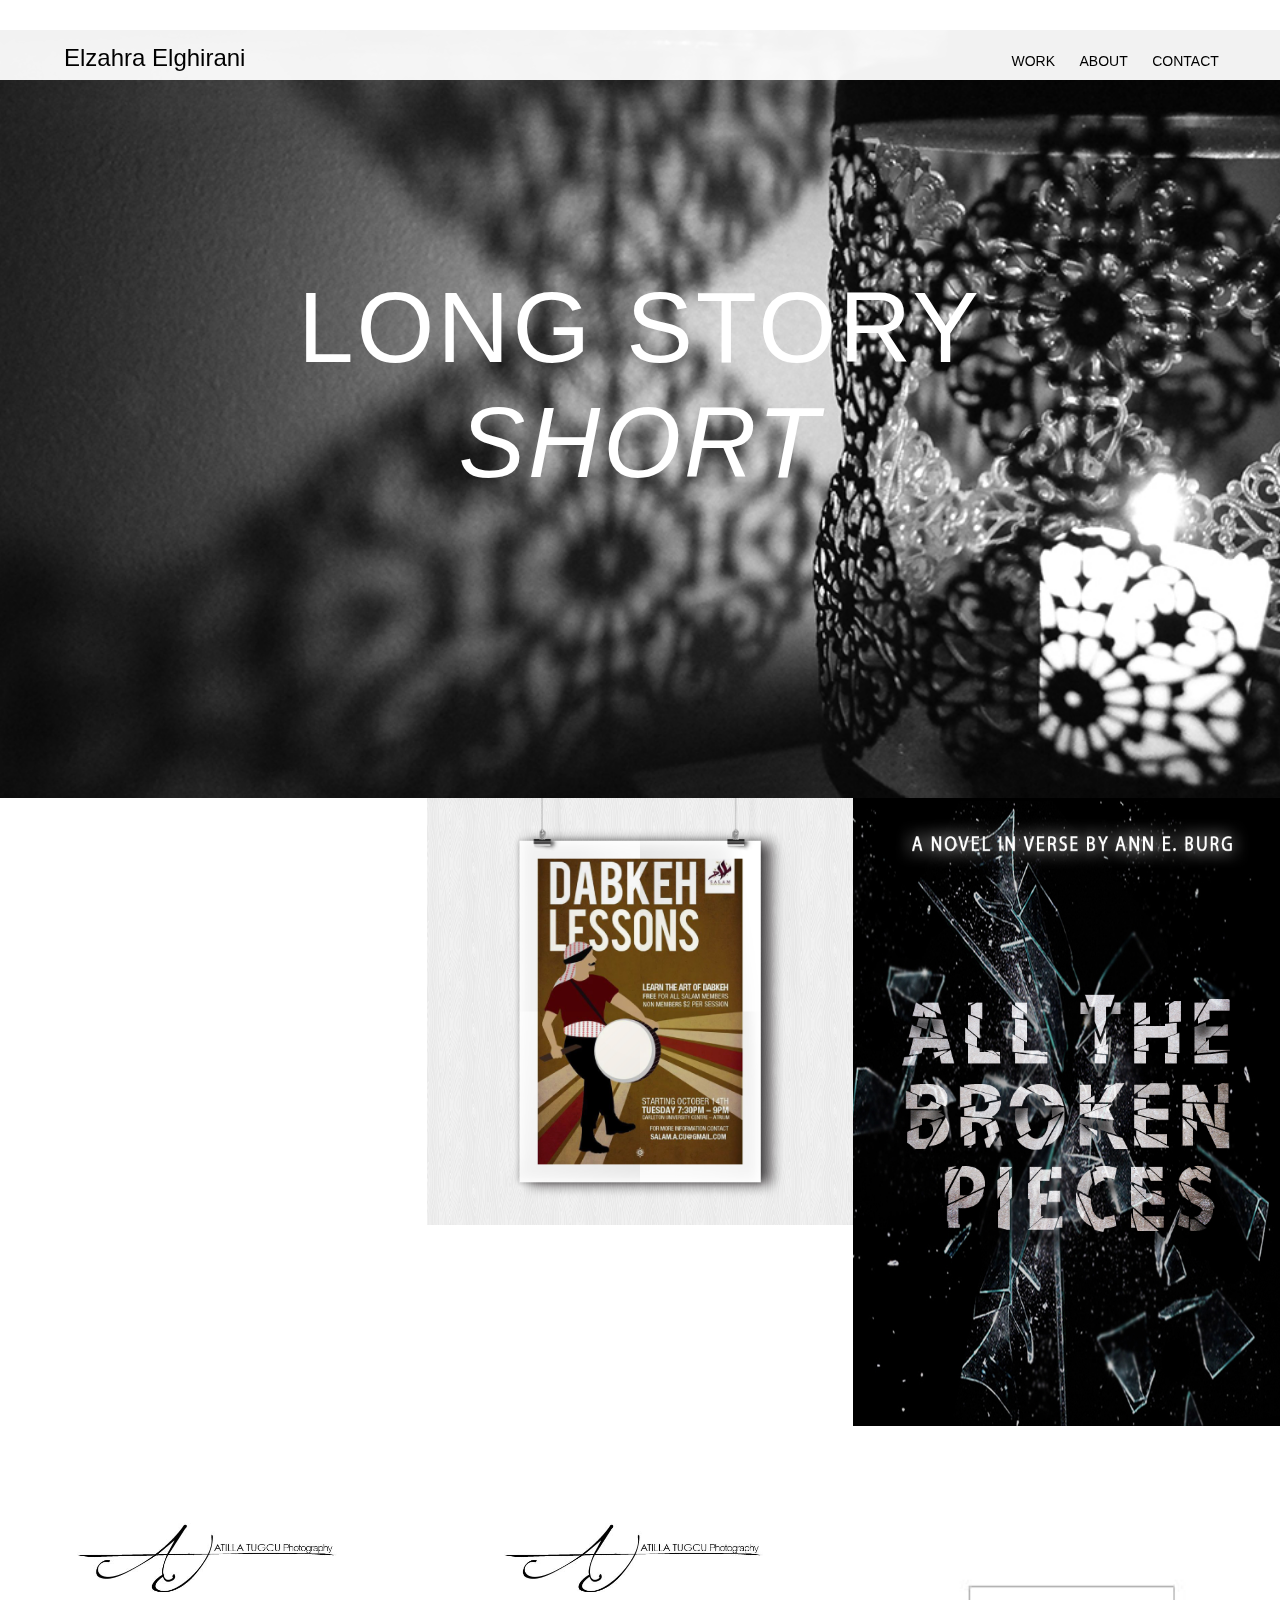
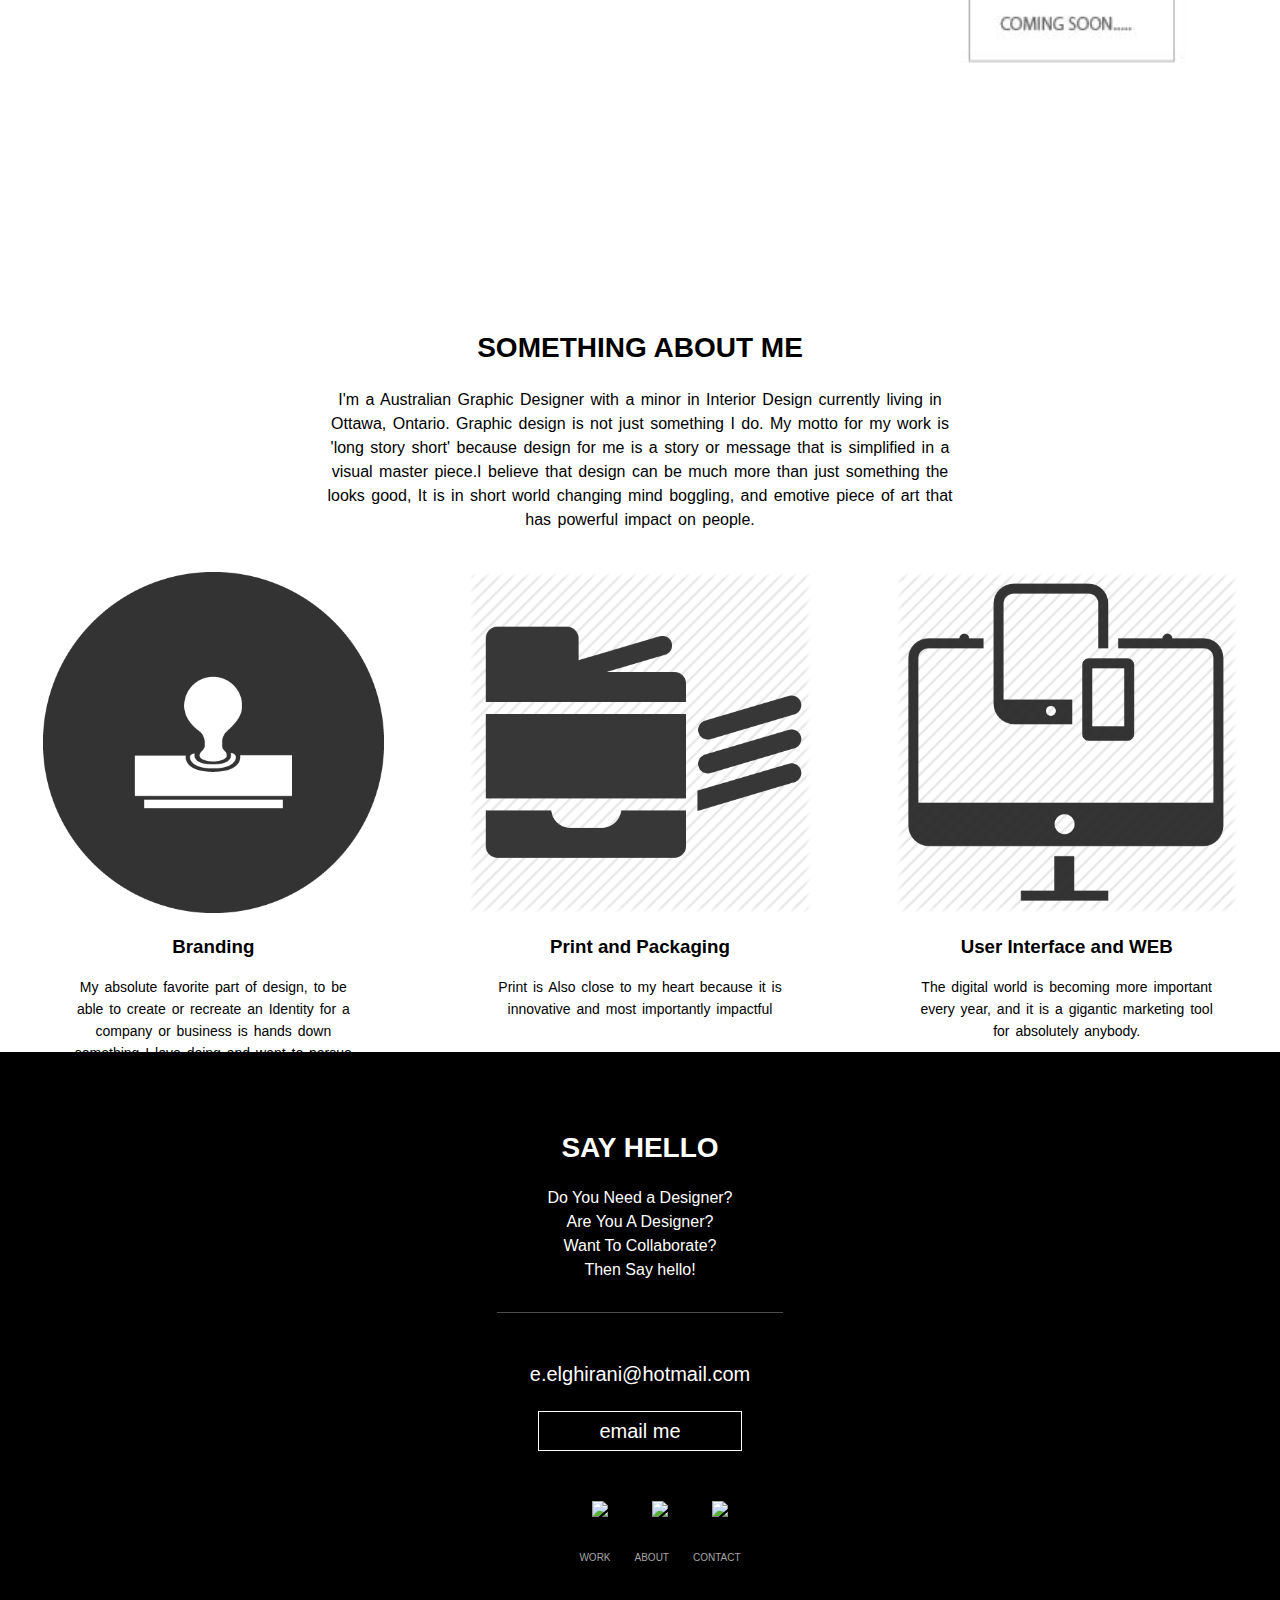
==== commit ed63eac6: "issues being solved" ====
--- a/index.html
+++ b/index.html
@@ -84,7 +84,7 @@
             
                 <div class="unit unit-xs-1 unit-s-1 unit-m-1-2 unit-l-1-3">
                         <a class="portfolio-piece" href="images/quote-poster.jpg" data-lightbox="image-1" data-title="This is a poster I designed for one of my favorite inspirational quotes of all times by Seth Goden . This explores contrasting type that work together effectivly.">
-                        	<img src="images/quote-poster.jpg" alt="">
+                        	<img src="images/quote-poster-thumb.jpg" alt="">
                            <div>
                         	<h3> TYPOGRAPHIC POSTER </h3>
                            </div>
--- a/css/general.css
+++ b/css/general.css
@@ -565,9 +565,6 @@
 
 
 
-
-
-
 /* MEDIA QUERRIES */
 
 @media (max-width: 1220px){
